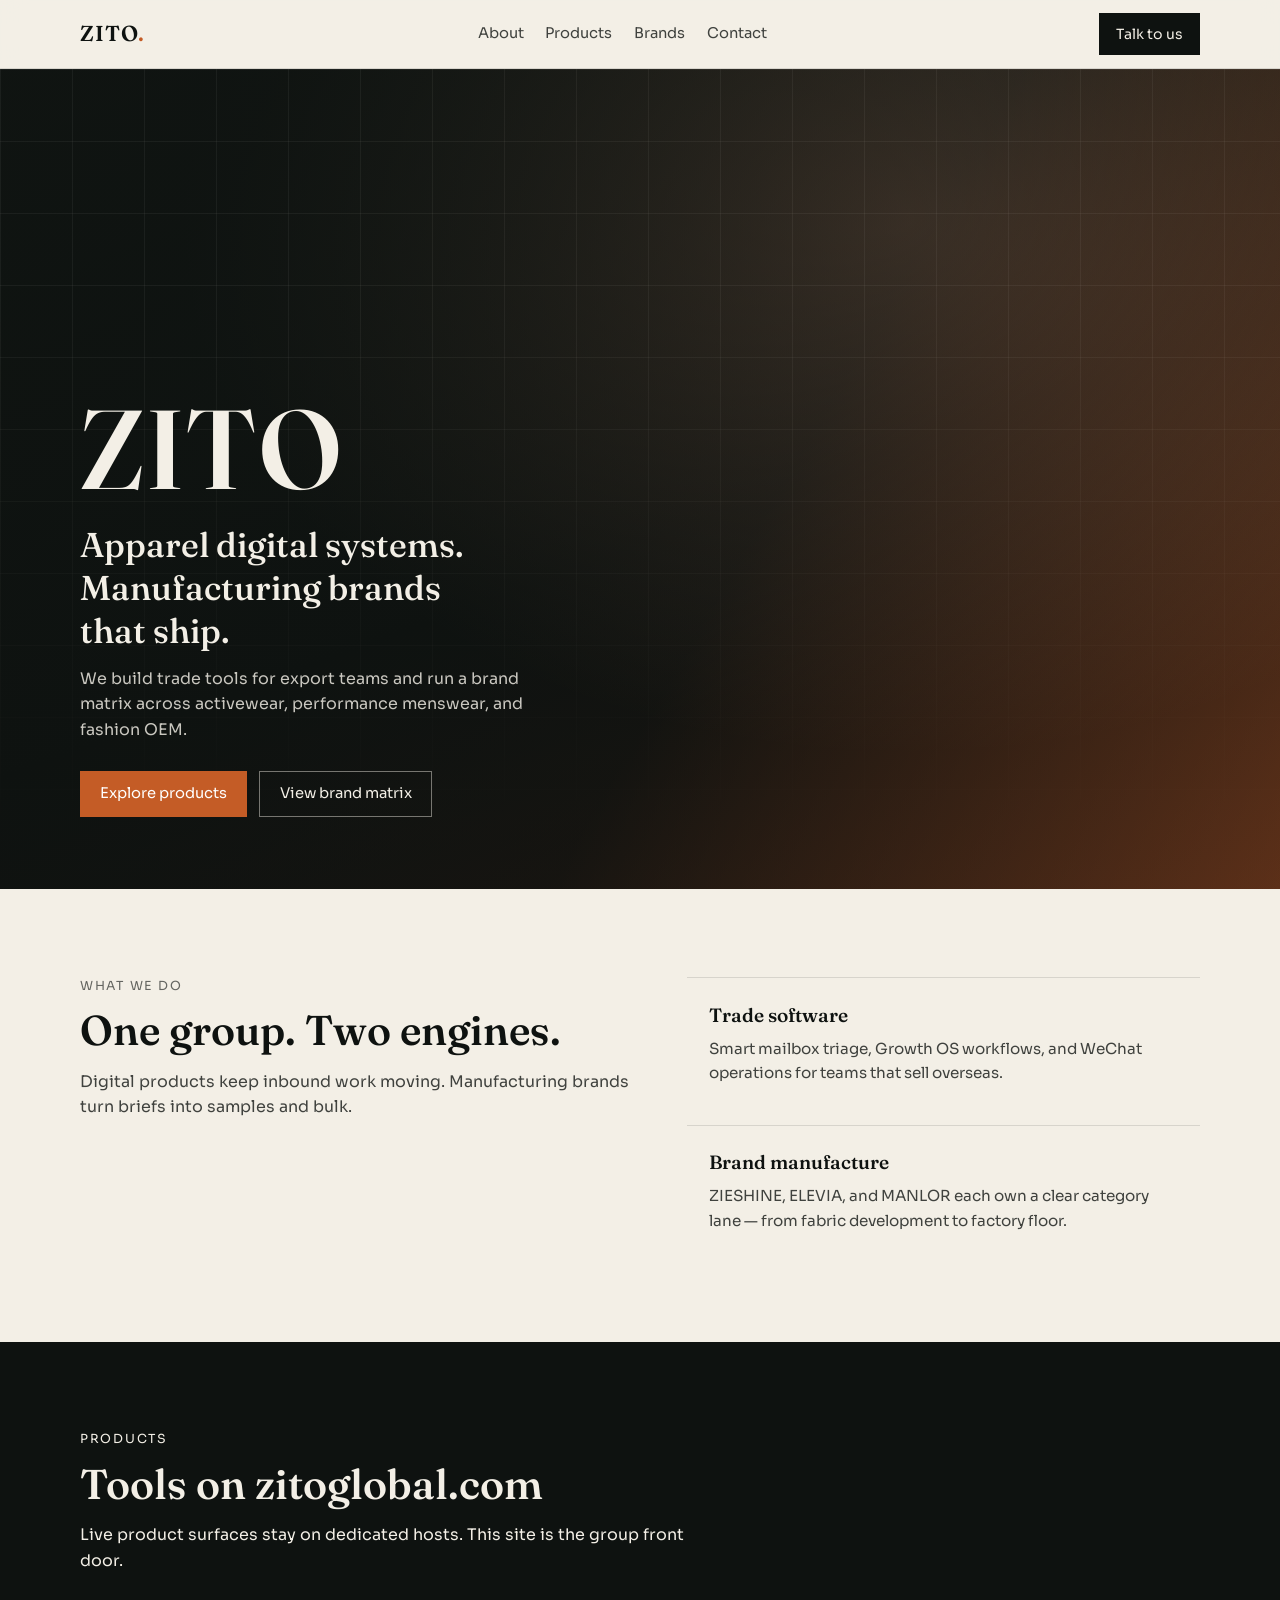
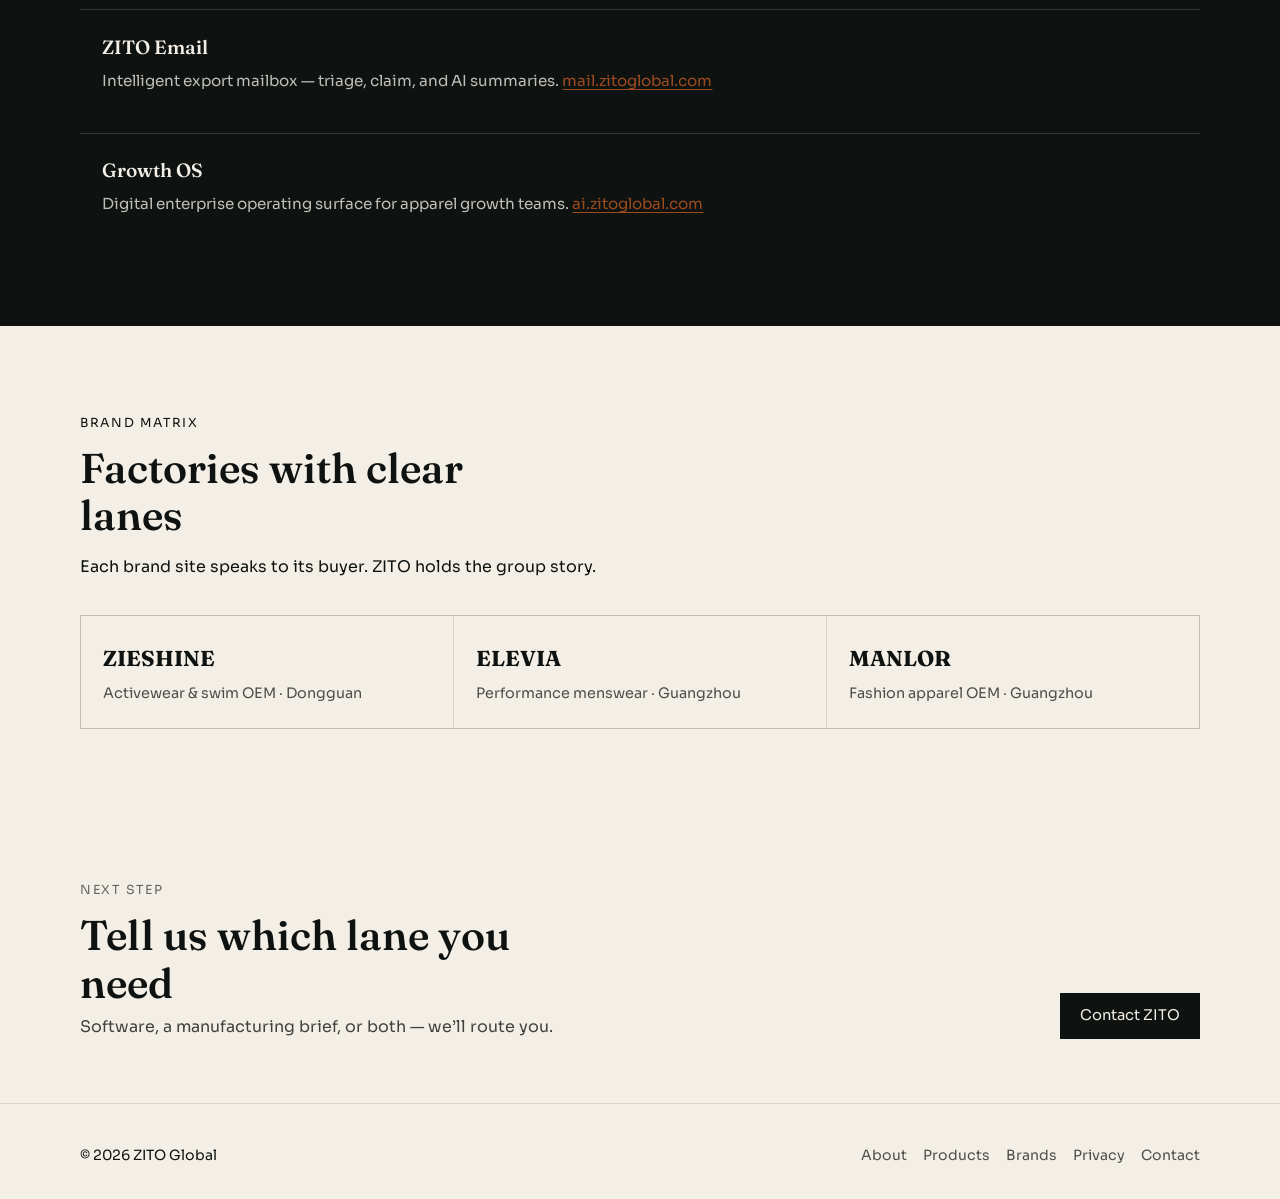
==== index.html @ 77d11372 "Initial commit: ZITO Global official site scaffold" ====
<!DOCTYPE html>
<html lang="en">
<head>
  <meta charset="utf-8">
  <meta name="viewport" content="width=device-width, initial-scale=1">
  <title>ZITO Global — Apparel Digital &amp; Manufacturing Matrix</title>
  <meta name="description" content="ZITO Global builds digital tools for apparel trade and operates a manufacturing brand matrix across activewear, performance menswear, and fashion OEM.">
  <link rel="canonical" href="https://zitoglobal.com/">
  <meta property="og:type" content="website">
  <meta property="og:site_name" content="ZITO">
  <meta property="og:title" content="ZITO Global">
  <meta property="og:description" content="Digital tools for apparel trade. Manufacturing brands that ship.">
  <meta property="og:url" content="https://zitoglobal.com/">
  <link rel="preconnect" href="https://fonts.googleapis.com">
  <link rel="preconnect" href="https://fonts.gstatic.com" crossorigin>
  <link href="https://fonts.googleapis.com/css2?family=Fraunces:opsz,wght@9..144,500;9..144,600&family=Sora:wght@400;500;600&display=swap" rel="stylesheet">
  <link rel="stylesheet" href="/assets/css/site.css">
</head>
<body>
  <header class="site-header">
    <div class="wrap nav">
      <a class="brand" href="/">ZITO<span>.</span></a>
      <ul class="menu" id="menu">
        <li><a href="/about.html">About</a></li>
        <li><a href="/products.html">Products</a></li>
        <li><a href="/brands.html">Brands</a></li>
        <li><a href="/contact.html">Contact</a></li>
      </ul>
      <a class="nav-cta" href="/contact.html">Talk to us</a>
      <button class="burger" id="burger" type="button" aria-label="Open menu" aria-expanded="false" aria-controls="menu">
        <span></span><span></span><span></span>
      </button>
    </div>
  </header>

  <main>
    <section class="hero">
      <div class="hero-bg" aria-hidden="true"></div>
      <div class="hero-grid" aria-hidden="true"></div>
      <div class="wrap">
        <p class="hero-brand">ZITO</p>
        <h1 class="hero-title">Apparel digital systems. Manufacturing brands that ship.</h1>
        <p class="hero-lead">We build trade tools for export teams and run a brand matrix across activewear, performance menswear, and fashion OEM.</p>
        <div class="hero-actions">
          <a class="btn btn-primary" href="/products.html">Explore products</a>
          <a class="btn btn-ghost" href="/brands.html">View brand matrix</a>
        </div>
      </div>
    </section>

    <section class="section">
      <div class="wrap split">
        <div class="reveal">
          <p class="kicker">What we do</p>
          <h2>One group. Two engines.</h2>
          <p class="lede">Digital products keep inbound work moving. Manufacturing brands turn briefs into samples and bulk.</p>
        </div>
        <div class="stack reveal">
          <div class="panel">
            <h3>Trade software</h3>
            <p>Smart mailbox triage, Growth OS workflows, and WeChat operations for teams that sell overseas.</p>
          </div>
          <div class="panel">
            <h3>Brand manufacture</h3>
            <p>ZIESHINE, ELEVIA, and MANLOR each own a clear category lane — from fabric development to factory floor.</p>
          </div>
        </div>
      </div>
    </section>

    <section class="section section-dark">
      <div class="wrap">
        <p class="kicker reveal">Products</p>
        <h2 class="reveal">Tools on zitoglobal.com</h2>
        <p class="lede reveal">Live product surfaces stay on dedicated hosts. This site is the group front door.</p>
        <div class="stack reveal">
          <div class="panel">
            <h3>ZITO Email</h3>
            <p>Intelligent export mailbox — triage, claim, and AI summaries. <a href="https://mail.zitoglobal.com/" rel="noopener">mail.zitoglobal.com</a></p>
          </div>
          <div class="panel">
            <h3>Growth OS</h3>
            <p>Digital enterprise operating surface for apparel growth teams. <a href="https://ai.zitoglobal.com/" rel="noopener">ai.zitoglobal.com</a></p>
          </div>
        </div>
      </div>
    </section>

    <section class="section">
      <div class="wrap">
        <p class="kicker reveal">Brand matrix</p>
        <h2 class="reveal">Factories with clear lanes</h2>
        <p class="lede reveal">Each brand site speaks to its buyer. ZITO holds the group story.</p>
        <div class="brand-row reveal">
          <a class="brand-tile" href="https://www.zieshine.com/" rel="noopener">
            <strong>ZIESHINE</strong>
            <span>Activewear &amp; swim OEM · Dongguan</span>
          </a>
          <a class="brand-tile" href="https://eleviaapparel.com/" rel="noopener">
            <strong>ELEVIA</strong>
            <span>Performance menswear · Guangzhou</span>
          </a>
          <a class="brand-tile" href="https://manlorapparel.com/" rel="noopener">
            <strong>MANLOR</strong>
            <span>Fashion apparel OEM · Guangzhou</span>
          </a>
        </div>
      </div>
    </section>

    <section class="section section-tight">
      <div class="wrap cta-band reveal">
        <div>
          <p class="kicker">Next step</p>
          <h2>Tell us which lane you need</h2>
          <p class="lede" style="margin:0">Software, a manufacturing brief, or both — we’ll route you.</p>
        </div>
        <a class="btn btn-dark" href="/contact.html">Contact ZITO</a>
      </div>
    </section>
  </main>

  <footer class="site-footer">
    <div class="wrap footer-grid">
      <div>© <span id="y"></span> ZITO Global</div>
      <div class="footer-links">
        <a href="/about.html">About</a>
        <a href="/products.html">Products</a>
        <a href="/brands.html">Brands</a>
        <a href="/privacy.html">Privacy</a>
        <a href="/contact.html">Contact</a>
      </div>
    </div>
  </footer>
  <script>document.getElementById("y").textContent = new Date().getFullYear();</script>
  <script src="/assets/js/site.js"></script>
</body>
</html>
---- assets/css/site.css ----
:root {
  --ink: #0e1210;
  --ink-soft: #1a221c;
  --paper: #f3efe6;
  --paper-dim: #e6e0d4;
  --mist: #c8cfc8;
  --accent: #c45c26;
  --accent-soft: #e8a07a;
  --line: rgba(14, 18, 16, 0.12);
  --line-light: rgba(243, 239, 230, 0.16);
  --font-display: "Fraunces", "Times New Roman", serif;
  --font-body: "Sora", "Segoe UI", sans-serif;
  --max: 1120px;
  --ease: cubic-bezier(0.22, 1, 0.36, 1);
}

*,
*::before,
*::after {
  box-sizing: border-box;
}

html {
  scroll-behavior: smooth;
}

body {
  margin: 0;
  color: var(--ink);
  background: var(--paper);
  font-family: var(--font-body);
  font-size: 16px;
  line-height: 1.6;
  -webkit-font-smoothing: antialiased;
}

img {
  max-width: 100%;
  display: block;
}

a {
  color: inherit;
  text-decoration-thickness: 1px;
  text-underline-offset: 0.18em;
}

.wrap {
  width: min(100% - 2.5rem, var(--max));
  margin-inline: auto;
}

/* —— Nav —— */
.site-header {
  position: sticky;
  top: 0;
  z-index: 40;
  backdrop-filter: blur(12px);
  background: color-mix(in srgb, var(--paper) 86%, transparent);
  border-bottom: 1px solid var(--line);
}

.nav {
  display: flex;
  align-items: center;
  justify-content: space-between;
  gap: 1rem;
  min-height: 4.25rem;
}

.brand {
  font-family: var(--font-display);
  font-weight: 600;
  font-size: 1.35rem;
  letter-spacing: 0.04em;
  text-decoration: none;
}

.brand span {
  color: var(--accent);
}

.menu {
  display: flex;
  gap: 1.35rem;
  list-style: none;
  margin: 0;
  padding: 0;
  font-size: 0.92rem;
}

.menu a {
  text-decoration: none;
  opacity: 0.78;
  transition: opacity 0.2s var(--ease);
}

.menu a:hover,
.menu a[aria-current="page"] {
  opacity: 1;
}

.nav-cta {
  display: inline-flex;
  align-items: center;
  padding: 0.55rem 1rem;
  border: 1px solid var(--ink);
  background: var(--ink);
  color: var(--paper);
  text-decoration: none;
  font-size: 0.88rem;
  transition: transform 0.25s var(--ease), background 0.2s;
}

.nav-cta:hover {
  background: var(--accent);
  border-color: var(--accent);
  transform: translateY(-1px);
}

.burger {
  display: none;
  width: 2.5rem;
  height: 2.5rem;
  border: 1px solid var(--line);
  background: transparent;
  cursor: pointer;
}

.burger span {
  display: block;
  width: 1.1rem;
  height: 1.5px;
  margin: 0.28rem auto;
  background: var(--ink);
}

/* —— Hero —— */
.hero {
  position: relative;
  min-height: min(92vh, 820px);
  display: grid;
  align-items: end;
  padding: 5rem 0 4.5rem;
  color: var(--paper);
  overflow: hidden;
  isolation: isolate;
}

.hero-bg {
  position: absolute;
  inset: 0;
  z-index: -2;
  background:
    linear-gradient(120deg, rgba(14, 18, 16, 0.88) 18%, rgba(14, 18, 16, 0.45) 58%, rgba(196, 92, 38, 0.35)),
    radial-gradient(ellipse at 70% 20%, rgba(232, 160, 122, 0.35), transparent 55%),
    linear-gradient(160deg, #1a221c, #0e1210 55%, #2a1a12);
  background-size: cover;
  transform: scale(1.04);
  animation: hero-drift 18s var(--ease) infinite alternate;
}

.hero-grid {
  position: absolute;
  inset: 0;
  z-index: -1;
  background-image:
    linear-gradient(var(--line-light) 1px, transparent 1px),
    linear-gradient(90deg, var(--line-light) 1px, transparent 1px);
  background-size: 72px 72px;
  mask-image: linear-gradient(to bottom, #000 30%, transparent 95%);
  opacity: 0.35;
}

@keyframes hero-drift {
  from { transform: scale(1.02) translateY(0); }
  to { transform: scale(1.08) translateY(-1.5%); }
}

.hero-brand {
  font-family: var(--font-display);
  font-size: clamp(3.4rem, 9vw, 7rem);
  font-weight: 600;
  letter-spacing: 0.02em;
  line-height: 0.95;
  margin: 0 0 1.25rem;
  animation: rise 0.9s var(--ease) both;
}

.hero-title {
  max-width: 18ch;
  font-family: var(--font-display);
  font-size: clamp(1.45rem, 3.2vw, 2.15rem);
  font-weight: 500;
  line-height: 1.25;
  margin: 0 0 0.9rem;
  animation: rise 0.9s var(--ease) 0.08s both;
}

.hero-lead {
  max-width: 38ch;
  margin: 0 0 1.75rem;
  color: color-mix(in srgb, var(--paper) 82%, transparent);
  animation: rise 0.9s var(--ease) 0.16s both;
}

.hero-actions {
  display: flex;
  flex-wrap: wrap;
  gap: 0.75rem;
  animation: rise 0.9s var(--ease) 0.24s both;
}

@keyframes rise {
  from { opacity: 0; transform: translateY(18px); }
  to { opacity: 1; transform: none; }
}

.btn {
  display: inline-flex;
  align-items: center;
  justify-content: center;
  min-height: 2.85rem;
  padding: 0.65rem 1.2rem;
  border: 1px solid transparent;
  font-size: 0.92rem;
  text-decoration: none;
  transition: transform 0.25s var(--ease), background 0.2s, color 0.2s;
}

.btn:hover {
  transform: translateY(-2px);
}

.btn-primary {
  background: var(--accent);
  color: #fff;
  border-color: var(--accent);
}

.btn-ghost {
  border-color: color-mix(in srgb, var(--paper) 45%, transparent);
  color: var(--paper);
}

.btn-dark {
  background: var(--ink);
  color: var(--paper);
  border-color: var(--ink);
}

.btn-outline {
  border-color: var(--ink);
  background: transparent;
}

/* —— Sections —— */
.section {
  padding: 5.5rem 0;
}

.section-tight {
  padding: 4rem 0;
}

.section-dark {
  background: var(--ink);
  color: var(--paper);
}

.kicker {
  margin: 0 0 0.65rem;
  font-size: 0.78rem;
  letter-spacing: 0.14em;
  text-transform: uppercase;
  opacity: 0.62;
}

.section h2 {
  font-family: var(--font-display);
  font-size: clamp(1.8rem, 3.5vw, 2.6rem);
  font-weight: 560;
  line-height: 1.15;
  margin: 0 0 0.85rem;
  max-width: 18ch;
}

.section .lede {
  max-width: 52ch;
  margin: 0 0 2.25rem;
  opacity: 0.78;
}

.split {
  display: grid;
  grid-template-columns: 1.05fr 0.95fr;
  gap: 2.5rem;
  align-items: start;
}

.stack {
  display: grid;
  gap: 1.1rem;
}

.panel {
  padding: 1.35rem 1.4rem;
  border-top: 1px solid var(--line);
}

.section-dark .panel {
  border-top-color: var(--line-light);
}

.panel h3 {
  margin: 0 0 0.4rem;
  font-family: var(--font-display);
  font-size: 1.2rem;
  font-weight: 560;
}

.panel p {
  margin: 0;
  opacity: 0.78;
  font-size: 0.95rem;
}

.panel a {
  color: var(--accent);
}

.brand-row {
  display: grid;
  grid-template-columns: repeat(3, 1fr);
  gap: 1px;
  background: var(--line);
  border: 1px solid var(--line);
}

.brand-tile {
  background: var(--paper);
  padding: 1.6rem 1.4rem 1.45rem;
  text-decoration: none;
  transition: background 0.25s var(--ease);
}

.brand-tile:hover {
  background: var(--paper-dim);
}

.brand-tile strong {
  display: block;
  font-family: var(--font-display);
  font-size: 1.35rem;
  margin-bottom: 0.35rem;
}

.brand-tile span {
  display: block;
  font-size: 0.9rem;
  opacity: 0.72;
}

.cta-band {
  display: flex;
  flex-wrap: wrap;
  align-items: end;
  justify-content: space-between;
  gap: 1.5rem;
}

.cta-band h2 {
  margin-bottom: 0.4rem;
}

.page-hero {
  padding: 4.5rem 0 2.5rem;
  border-bottom: 1px solid var(--line);
}

.page-hero h1 {
  font-family: var(--font-display);
  font-size: clamp(2.2rem, 5vw, 3.4rem);
  line-height: 1.08;
  margin: 0 0 0.8rem;
  max-width: 14ch;
}

.page-hero p {
  max-width: 48ch;
  margin: 0;
  opacity: 0.78;
}

.form {
  display: grid;
  gap: 0.9rem;
  max-width: 32rem;
}

.form label {
  display: grid;
  gap: 0.35rem;
  font-size: 0.88rem;
}

.form input,
.form textarea,
.form select {
  width: 100%;
  padding: 0.75rem 0.85rem;
  border: 1px solid var(--line);
  background: #fff;
  color: var(--ink);
  font: inherit;
}

.form textarea {
  min-height: 8rem;
  resize: vertical;
}

.form button {
  justify-self: start;
  cursor: pointer;
  font: inherit;
}

.note {
  font-size: 0.88rem;
  opacity: 0.7;
}

/* —— Footer —— */
.site-footer {
  border-top: 1px solid var(--line);
  padding: 2.5rem 0 2rem;
  font-size: 0.88rem;
}

.footer-grid {
  display: flex;
  flex-wrap: wrap;
  justify-content: space-between;
  gap: 1.25rem;
}

.footer-links {
  display: flex;
  flex-wrap: wrap;
  gap: 1rem;
}

.footer-links a {
  text-decoration: none;
  opacity: 0.72;
}

.footer-links a:hover {
  opacity: 1;
}

.reveal {
  opacity: 0;
  transform: translateY(16px);
  transition: opacity 0.7s var(--ease), transform 0.7s var(--ease);
}

.reveal.is-in {
  opacity: 1;
  transform: none;
}

@media (max-width: 860px) {
  .menu,
  .nav-cta {
    display: none;
  }

  .burger {
    display: inline-block;
  }

  body.nav-open .menu {
    display: flex;
    flex-direction: column;
    position: absolute;
    left: 0;
    right: 0;
    top: 4.25rem;
    padding: 1rem 1.25rem 1.25rem;
    background: var(--paper);
    border-bottom: 1px solid var(--line);
  }

  body.nav-open .nav-cta {
    display: none;
  }

  .split,
  .brand-row {
    grid-template-columns: 1fr;
  }

  .hero {
    min-height: 78vh;
    padding-top: 4rem;
  }
}
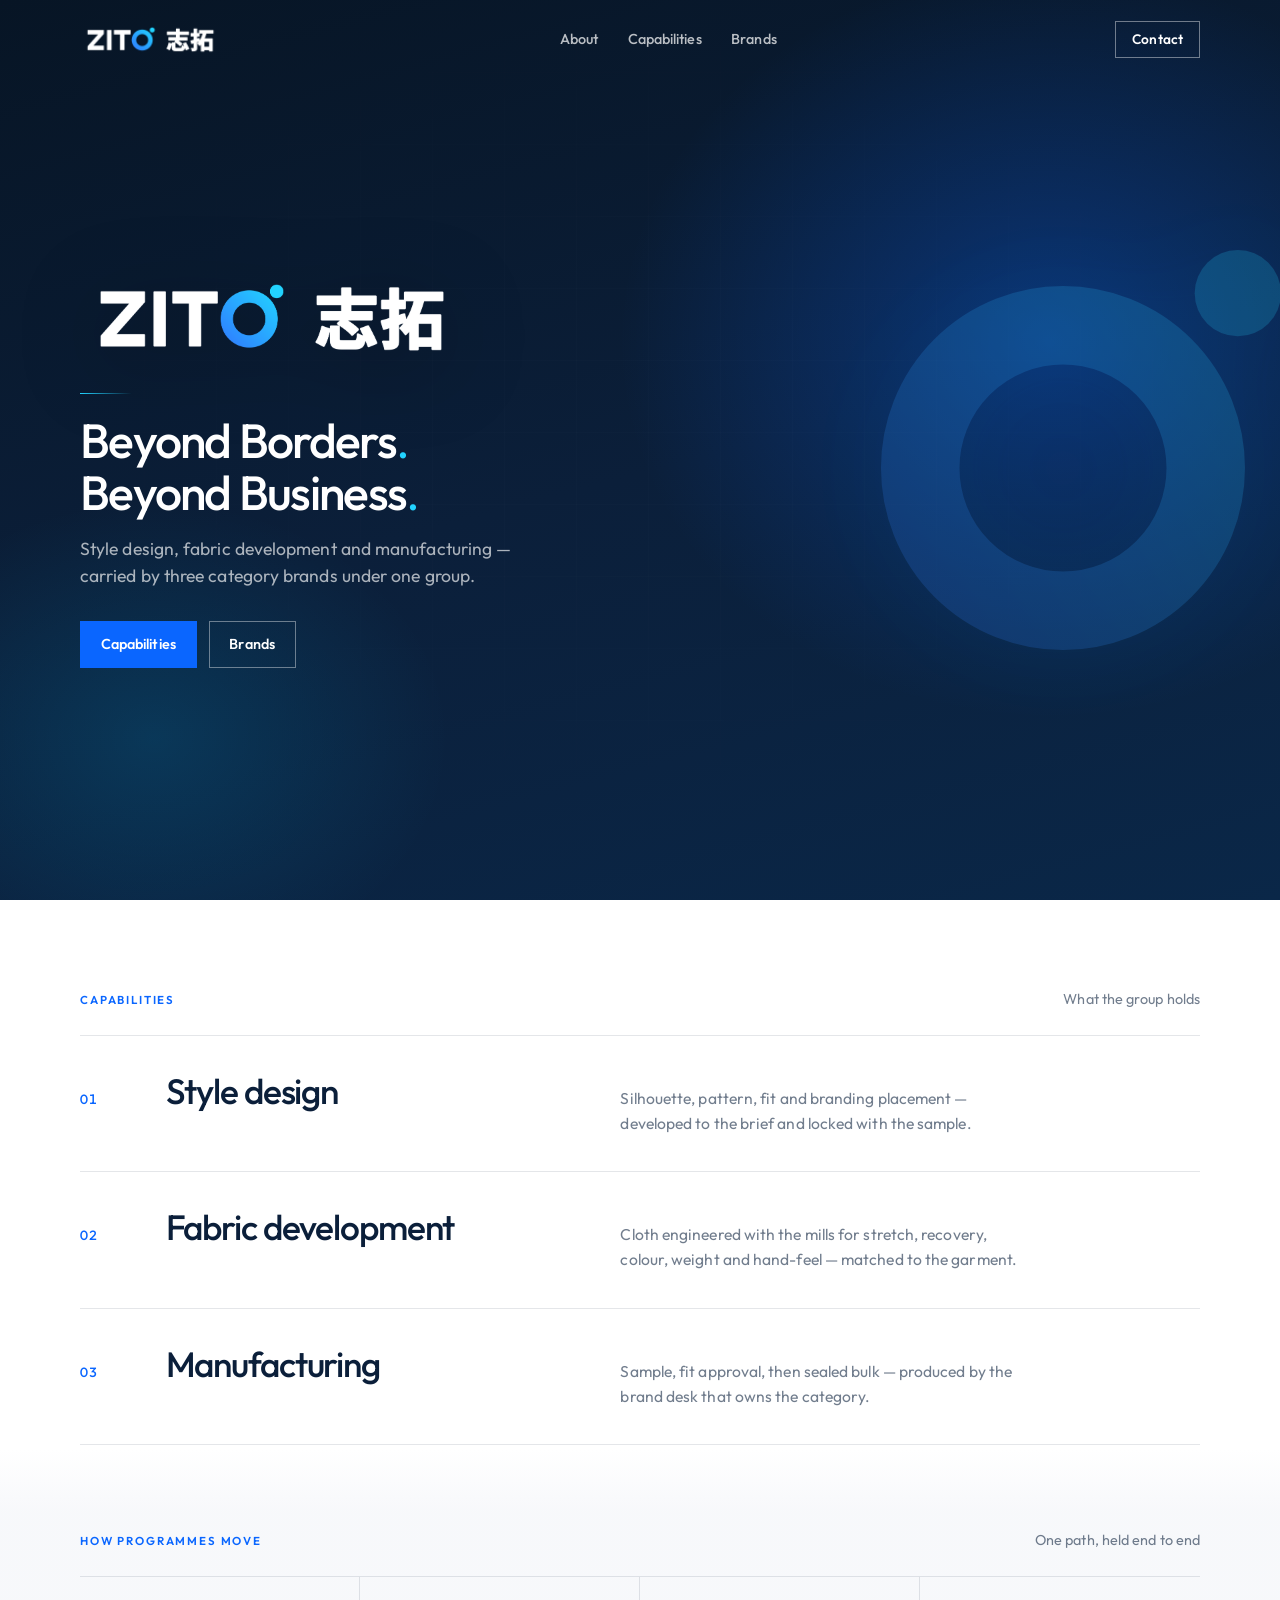
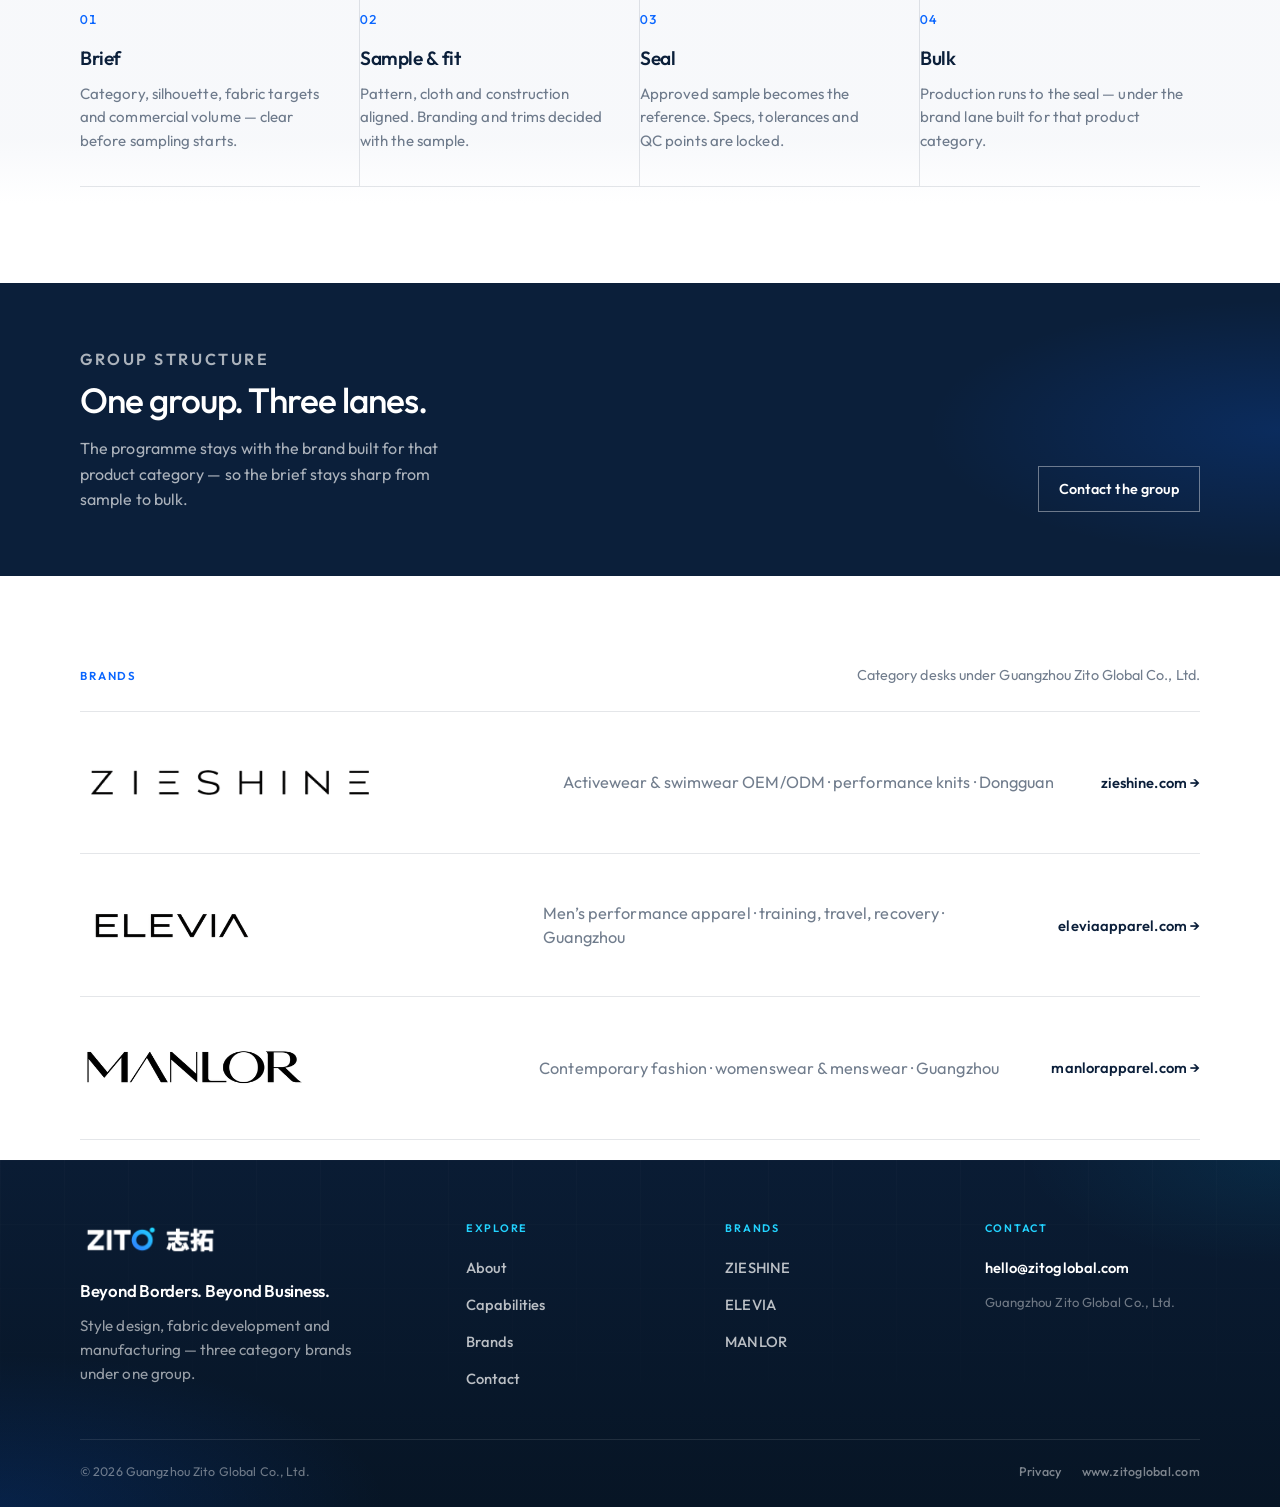
==== commit cbc8619c: "feat: 完善集团官网站点与部署脚手架 更新首页与品牌页视觉、能力页与 404，补充 deploy 脚本与品牌资产。  Co-authored-by: Cursor <cursoragent@cur" ====
--- a/index.html
+++ b/index.html
@@ -1,138 +1,204 @@
-<!DOCTYPE html>
-<html lang="en">
-<head>
-  <meta charset="utf-8">
-  <meta name="viewport" content="width=device-width, initial-scale=1">
-  <title>ZITO Global — Apparel Digital &amp; Manufacturing Matrix</title>
-  <meta name="description" content="ZITO Global builds digital tools for apparel trade and operates a manufacturing brand matrix across activewear, performance menswear, and fashion OEM.">
-  <link rel="canonical" href="https://zitoglobal.com/">
-  <meta property="og:type" content="website">
-  <meta property="og:site_name" content="ZITO">
-  <meta property="og:title" content="ZITO Global">
-  <meta property="og:description" content="Digital tools for apparel trade. Manufacturing brands that ship.">
-  <meta property="og:url" content="https://zitoglobal.com/">
-  <link rel="preconnect" href="https://fonts.googleapis.com">
-  <link rel="preconnect" href="https://fonts.gstatic.com" crossorigin>
-  <link href="https://fonts.googleapis.com/css2?family=Fraunces:opsz,wght@9..144,500;9..144,600&family=Sora:wght@400;500;600&display=swap" rel="stylesheet">
-  <link rel="stylesheet" href="/assets/css/site.css">
-</head>
-<body>
-  <header class="site-header">
-    <div class="wrap nav">
-      <a class="brand" href="/">ZITO<span>.</span></a>
-      <ul class="menu" id="menu">
-        <li><a href="/about.html">About</a></li>
-        <li><a href="/products.html">Products</a></li>
-        <li><a href="/brands.html">Brands</a></li>
-        <li><a href="/contact.html">Contact</a></li>
-      </ul>
-      <a class="nav-cta" href="/contact.html">Talk to us</a>
-      <button class="burger" id="burger" type="button" aria-label="Open menu" aria-expanded="false" aria-controls="menu">
-        <span></span><span></span><span></span>
-      </button>
-    </div>
-  </header>
-
-  <main>
-    <section class="hero">
-      <div class="hero-bg" aria-hidden="true"></div>
-      <div class="hero-grid" aria-hidden="true"></div>
-      <div class="wrap">
-        <p class="hero-brand">ZITO</p>
-        <h1 class="hero-title">Apparel digital systems. Manufacturing brands that ship.</h1>
-        <p class="hero-lead">We build trade tools for export teams and run a brand matrix across activewear, performance menswear, and fashion OEM.</p>
-        <div class="hero-actions">
-          <a class="btn btn-primary" href="/products.html">Explore products</a>
-          <a class="btn btn-ghost" href="/brands.html">View brand matrix</a>
-        </div>
-      </div>
-    </section>
-
-    <section class="section">
-      <div class="wrap split">
-        <div class="reveal">
-          <p class="kicker">What we do</p>
-          <h2>One group. Two engines.</h2>
-          <p class="lede">Digital products keep inbound work moving. Manufacturing brands turn briefs into samples and bulk.</p>
-        </div>
-        <div class="stack reveal">
-          <div class="panel">
-            <h3>Trade software</h3>
-            <p>Smart mailbox triage, Growth OS workflows, and WeChat operations for teams that sell overseas.</p>
-          </div>
-          <div class="panel">
-            <h3>Brand manufacture</h3>
-            <p>ZIESHINE, ELEVIA, and MANLOR each own a clear category lane — from fabric development to factory floor.</p>
-          </div>
-        </div>
-      </div>
-    </section>
-
-    <section class="section section-dark">
-      <div class="wrap">
-        <p class="kicker reveal">Products</p>
-        <h2 class="reveal">Tools on zitoglobal.com</h2>
-        <p class="lede reveal">Live product surfaces stay on dedicated hosts. This site is the group front door.</p>
-        <div class="stack reveal">
-          <div class="panel">
-            <h3>ZITO Email</h3>
-            <p>Intelligent export mailbox — triage, claim, and AI summaries. <a href="https://mail.zitoglobal.com/" rel="noopener">mail.zitoglobal.com</a></p>
-          </div>
-          <div class="panel">
-            <h3>Growth OS</h3>
-            <p>Digital enterprise operating surface for apparel growth teams. <a href="https://ai.zitoglobal.com/" rel="noopener">ai.zitoglobal.com</a></p>
-          </div>
-        </div>
-      </div>
-    </section>
-
-    <section class="section">
-      <div class="wrap">
-        <p class="kicker reveal">Brand matrix</p>
-        <h2 class="reveal">Factories with clear lanes</h2>
-        <p class="lede reveal">Each brand site speaks to its buyer. ZITO holds the group story.</p>
-        <div class="brand-row reveal">
-          <a class="brand-tile" href="https://www.zieshine.com/" rel="noopener">
-            <strong>ZIESHINE</strong>
-            <span>Activewear &amp; swim OEM · Dongguan</span>
-          </a>
-          <a class="brand-tile" href="https://eleviaapparel.com/" rel="noopener">
-            <strong>ELEVIA</strong>
-            <span>Performance menswear · Guangzhou</span>
-          </a>
-          <a class="brand-tile" href="https://manlorapparel.com/" rel="noopener">
-            <strong>MANLOR</strong>
-            <span>Fashion apparel OEM · Guangzhou</span>
-          </a>
-        </div>
-      </div>
-    </section>
-
-    <section class="section section-tight">
-      <div class="wrap cta-band reveal">
-        <div>
-          <p class="kicker">Next step</p>
-          <h2>Tell us which lane you need</h2>
-          <p class="lede" style="margin:0">Software, a manufacturing brief, or both — we’ll route you.</p>
-        </div>
-        <a class="btn btn-dark" href="/contact.html">Contact ZITO</a>
-      </div>
-    </section>
-  </main>
-
-  <footer class="site-footer">
-    <div class="wrap footer-grid">
-      <div>© <span id="y"></span> ZITO Global</div>
-      <div class="footer-links">
-        <a href="/about.html">About</a>
-        <a href="/products.html">Products</a>
-        <a href="/brands.html">Brands</a>
-        <a href="/privacy.html">Privacy</a>
-        <a href="/contact.html">Contact</a>
-      </div>
-    </div>
-  </footer>
-  <script>document.getElementById("y").textContent = new Date().getFullYear();</script>
-  <script src="/assets/js/site.js"></script>
-</body>
-</html>
+<!DOCTYPE html>
+<html lang="en">
+<head>
+  <meta charset="utf-8">
+  <meta name="viewport" content="width=device-width, initial-scale=1">
+  <title>ZITO | Beyond Borders. Beyond Business.</title>
+  <meta name="description" content="ZITO GLOBAL — Beyond Borders. Beyond Business. Style design, fabric development and manufacturing across ZIESHINE, ELEVIA and MANLOR.">
+  <link rel="canonical" href="https://www.zitoglobal.com/">
+  <meta property="og:type" content="website">
+  <meta property="og:site_name" content="ZITO">
+  <meta property="og:title" content="ZITO | Beyond Borders. Beyond Business.">
+  <meta property="og:description" content="Style design, fabric development and manufacturing — across ZIESHINE, ELEVIA and MANLOR.">
+  <meta property="og:url" content="https://www.zitoglobal.com/">
+  <meta property="og:image" content="https://www.zitoglobal.com/assets/brand/zito-icon.png">
+  <meta name="theme-color" content="#0B1F3A">
+  <link rel="icon" type="image/png" sizes="32x32" href="/assets/brand/favicon-32.png">
+  <link rel="apple-touch-icon" href="/assets/brand/favicon-180.png">
+  <link rel="manifest" href="/site.webmanifest">
+  <link rel="preconnect" href="https://fonts.googleapis.com">
+  <link rel="preconnect" href="https://fonts.gstatic.com" crossorigin>
+  <link href="https://fonts.googleapis.com/css2?family=Outfit:wght@400;500;600&display=swap" rel="stylesheet">
+  <link rel="stylesheet" href="/assets/css/site.css?v=7">
+</head>
+<body class="home">
+  <a class="skip" href="#main">Skip to content</a>
+  <header class="site-header">
+    <div class="nav">
+      <a class="brand-logo" href="/" aria-label="ZITO home">
+        <img class="logo-on-light" src="/assets/brand/logo-nav.png" alt="ZITO 志拓" width="460" height="128">
+        <img class="logo-on-dark" src="/assets/brand/logo-hero.png" alt="" width="1151" height="320">
+      </a>
+      <ul class="menu" id="menu">
+        <li><a href="/about.html">About</a></li>
+        <li><a href="/capabilities.html">Capabilities</a></li>
+        <li><a href="/brands.html">Brands</a></li>
+        <li class="menu-cta"><a href="/contact.html">Contact</a></li>
+      </ul>
+      <a class="nav-cta" href="/contact.html">Contact</a>
+      <button class="burger" id="burger" type="button" aria-label="Open menu" aria-expanded="false" aria-controls="menu">
+        <span></span><span></span><span></span>
+      </button>
+    </div>
+  </header>
+
+  <main id="main">
+    <section class="hero">
+      <div class="hero-wash" aria-hidden="true"></div>
+      <div class="hero-mesh" aria-hidden="true"></div>
+      <div class="hero-orbit" aria-hidden="true">
+        <img src="/assets/brand/zito-symbol-dark.svg" alt="">
+      </div>
+      <div class="hero-grid">
+        <div class="hero-copy">
+          <img class="hero-wordmark" src="/assets/brand/logo-hero.png" alt="ZITO 志拓" width="1151" height="320">
+          <p class="hero-rule" aria-hidden="true"></p>
+          <h1>Beyond Borders<span class="dot">.</span><br>Beyond Business<span class="dot">.</span></h1>
+          <p class="hero-lead">Style design, fabric development and manufacturing — carried by three category brands under one group.</p>
+          <div class="hero-actions">
+            <a class="btn btn-primary" href="/capabilities.html">Capabilities</a>
+            <a class="btn btn-ghost" href="/brands.html">Brands</a>
+          </div>
+        </div>
+      </div>
+    </section>
+
+    <section class="ledger" aria-labelledby="cap-label">
+      <div class="wrap">
+        <div class="section-label reveal" id="cap-label">
+          <span>Capabilities</span>
+          <em>What the group holds</em>
+        </div>
+        <a class="ledger-row reveal" href="/capabilities.html#design">
+          <em>01</em>
+          <h2>Style design</h2>
+          <p>Silhouette, pattern, fit and branding placement — developed to the brief and locked with the sample.</p>
+        </a>
+        <a class="ledger-row reveal d2" href="/capabilities.html#fabric">
+          <em>02</em>
+          <h2>Fabric development</h2>
+          <p>Cloth engineered with the mills for stretch, recovery, colour, weight and hand-feel — matched to the garment.</p>
+        </a>
+        <a class="ledger-row reveal d3" href="/capabilities.html#manufacturing">
+          <em>03</em>
+          <h2>Manufacturing</h2>
+          <p>Sample, fit approval, then sealed bulk — produced by the brand desk that owns the category.</p>
+        </a>
+      </div>
+    </section>
+
+    <section class="pathway" aria-labelledby="path-label">
+      <div class="wrap">
+        <div class="section-label reveal" id="path-label">
+          <span>How programmes move</span>
+          <em>One path, held end to end</em>
+        </div>
+        <ol class="path-grid">
+          <li class="reveal">
+            <em>01</em>
+            <h3>Brief</h3>
+            <p>Category, silhouette, fabric targets and commercial volume — clear before sampling starts.</p>
+          </li>
+          <li class="reveal d2">
+            <em>02</em>
+            <h3>Sample &amp; fit</h3>
+            <p>Pattern, cloth and construction aligned. Branding and trims decided with the sample.</p>
+          </li>
+          <li class="reveal d3">
+            <em>03</em>
+            <h3>Seal</h3>
+            <p>Approved sample becomes the reference. Specs, tolerances and QC points are locked.</p>
+          </li>
+          <li class="reveal d3">
+            <em>04</em>
+            <h3>Bulk</h3>
+            <p>Production runs to the seal — under the brand lane built for that product category.</p>
+          </li>
+        </ol>
+      </div>
+    </section>
+
+    <section class="bridge">
+      <div class="wrap bridge-inner reveal">
+        <div class="bridge-copy">
+          <p class="bridge-kicker">Group structure</p>
+          <h2>One group. Three lanes.</h2>
+          <p>The programme stays with the brand built for that product category — so the brief stays sharp from sample to bulk.</p>
+        </div>
+        <a class="btn btn-ghost" href="/contact.html">Contact the group</a>
+      </div>
+    </section>
+
+    <section class="directory" aria-labelledby="brands-label">
+      <div class="wrap">
+        <div class="section-label reveal" id="brands-label">
+          <span>Brands</span>
+          <em>Category desks under Guangzhou Zito Global Co., Ltd.</em>
+        </div>
+        <a class="dir reveal" href="https://www.zieshine.com/" rel="noopener noreferrer" target="_blank">
+          <span class="dir-mark zieshine"><img src="/assets/brand/zieshine-wordmark.png" alt="ZIESHINE" width="762" height="120"></span>
+          <span class="dir-meta">Activewear &amp; swimwear OEM/ODM · performance knits · Dongguan</span>
+          <i>zieshine.com</i>
+        </a>
+        <a class="dir reveal d2" href="https://eleviaapparel.com/" rel="noopener noreferrer" target="_blank">
+          <span class="dir-mark elevia"><img src="/assets/brand/elevia-wordmark.png" alt="ELEVIA" width="333" height="100"></span>
+          <span class="dir-meta">Men’s performance apparel · training, travel, recovery · Guangzhou</span>
+          <i>eleviaapparel.com</i>
+        </a>
+        <a class="dir reveal d3" href="https://manlorapparel.com/" rel="noopener noreferrer" target="_blank">
+          <span class="dir-mark manlor"><img src="/assets/brand/manlor-wordmark.png" alt="MANLOR" width="420" height="90"></span>
+          <span class="dir-meta">Contemporary fashion · womenswear &amp; menswear · Guangzhou</span>
+          <i>manlorapparel.com</i>
+        </a>
+      </div>
+    </section>
+  </main>
+
+  <footer class="site-footer">
+    <div class="footer-inner">
+      <div class="footer-top">
+        <div class="footer-identity">
+          <a href="/" aria-label="ZITO home">
+            <img src="/assets/brand/logo-hero.png" alt="ZITO 志拓" width="1151" height="320">
+          </a>
+          <p class="footer-slogan">Beyond Borders. Beyond Business.</p>
+          <p>Style design, fabric development and manufacturing — three category brands under one group.</p>
+        </div>
+        <nav class="footer-col" aria-label="Explore">
+          <h3>Explore</h3>
+          <ul>
+            <li><a href="/about.html">About</a></li>
+            <li><a href="/capabilities.html">Capabilities</a></li>
+            <li><a href="/brands.html">Brands</a></li>
+            <li><a href="/contact.html">Contact</a></li>
+          </ul>
+        </nav>
+        <nav class="footer-col" aria-label="Brands">
+          <h3>Brands</h3>
+          <ul>
+            <li><a href="https://www.zieshine.com/" rel="noopener noreferrer" target="_blank">ZIESHINE</a></li>
+            <li><a href="https://eleviaapparel.com/" rel="noopener noreferrer" target="_blank">ELEVIA</a></li>
+            <li><a href="https://manlorapparel.com/" rel="noopener noreferrer" target="_blank">MANLOR</a></li>
+          </ul>
+        </nav>
+        <div class="footer-col">
+          <h3>Contact</h3>
+          <ul>
+            <li><a class="footer-mail" href="mailto:hello@zitoglobal.com">hello@zitoglobal.com</a></li>
+          </ul>
+          <p class="footer-legal">Guangzhou Zito Global Co., Ltd.</p>
+        </div>
+      </div>
+      <div class="footer-bottom">
+        <p>© <span id="y"></span> Guangzhou Zito Global Co., Ltd.</p>
+        <div class="footer-bottom-links">
+          <a href="/privacy.html">Privacy</a>
+          <a href="https://www.zitoglobal.com/">www.zitoglobal.com</a>
+        </div>
+      </div>
+    </div>
+  </footer>
+  <script>document.getElementById("y").textContent = new Date().getFullYear();</script>
+  <script src="/assets/js/site.js?v=7"></script>
+</body>
+</html>
--- a/assets/css/site.css
+++ b/assets/css/site.css
@@ -1,509 +1,1298 @@
-:root {
-  --ink: #0e1210;
-  --ink-soft: #1a221c;
-  --paper: #f3efe6;
-  --paper-dim: #e6e0d4;
-  --mist: #c8cfc8;
-  --accent: #c45c26;
-  --accent-soft: #e8a07a;
-  --line: rgba(14, 18, 16, 0.12);
-  --line-light: rgba(243, 239, 230, 0.16);
-  --font-display: "Fraunces", "Times New Roman", serif;
-  --font-body: "Sora", "Segoe UI", sans-serif;
-  --max: 1120px;
-  --ease: cubic-bezier(0.22, 1, 0.36, 1);
-}
-
-*,
-*::before,
-*::after {
-  box-sizing: border-box;
-}
-
-html {
-  scroll-behavior: smooth;
-}
-
-body {
-  margin: 0;
-  color: var(--ink);
-  background: var(--paper);
-  font-family: var(--font-body);
-  font-size: 16px;
-  line-height: 1.6;
-  -webkit-font-smoothing: antialiased;
-}
-
-img {
-  max-width: 100%;
-  display: block;
-}
-
-a {
-  color: inherit;
-  text-decoration-thickness: 1px;
-  text-underline-offset: 0.18em;
-}
-
-.wrap {
-  width: min(100% - 2.5rem, var(--max));
-  margin-inline: auto;
-}
-
-/* —— Nav —— */
-.site-header {
-  position: sticky;
-  top: 0;
-  z-index: 40;
-  backdrop-filter: blur(12px);
-  background: color-mix(in srgb, var(--paper) 86%, transparent);
-  border-bottom: 1px solid var(--line);
-}
-
-.nav {
-  display: flex;
-  align-items: center;
-  justify-content: space-between;
-  gap: 1rem;
-  min-height: 4.25rem;
-}
-
-.brand {
-  font-family: var(--font-display);
-  font-weight: 600;
-  font-size: 1.35rem;
-  letter-spacing: 0.04em;
-  text-decoration: none;
-}
-
-.brand span {
-  color: var(--accent);
-}
-
-.menu {
-  display: flex;
-  gap: 1.35rem;
-  list-style: none;
-  margin: 0;
-  padding: 0;
-  font-size: 0.92rem;
-}
-
-.menu a {
-  text-decoration: none;
-  opacity: 0.78;
-  transition: opacity 0.2s var(--ease);
-}
-
-.menu a:hover,
-.menu a[aria-current="page"] {
-  opacity: 1;
-}
-
-.nav-cta {
-  display: inline-flex;
-  align-items: center;
-  padding: 0.55rem 1rem;
-  border: 1px solid var(--ink);
-  background: var(--ink);
-  color: var(--paper);
-  text-decoration: none;
-  font-size: 0.88rem;
-  transition: transform 0.25s var(--ease), background 0.2s;
-}
-
-.nav-cta:hover {
-  background: var(--accent);
-  border-color: var(--accent);
-  transform: translateY(-1px);
-}
-
-.burger {
-  display: none;
-  width: 2.5rem;
-  height: 2.5rem;
-  border: 1px solid var(--line);
-  background: transparent;
-  cursor: pointer;
-}
-
-.burger span {
-  display: block;
-  width: 1.1rem;
-  height: 1.5px;
-  margin: 0.28rem auto;
-  background: var(--ink);
-}
-
-/* —— Hero —— */
-.hero {
-  position: relative;
-  min-height: min(92vh, 820px);
-  display: grid;
-  align-items: end;
-  padding: 5rem 0 4.5rem;
-  color: var(--paper);
-  overflow: hidden;
-  isolation: isolate;
-}
-
-.hero-bg {
-  position: absolute;
-  inset: 0;
-  z-index: -2;
-  background:
-    linear-gradient(120deg, rgba(14, 18, 16, 0.88) 18%, rgba(14, 18, 16, 0.45) 58%, rgba(196, 92, 38, 0.35)),
-    radial-gradient(ellipse at 70% 20%, rgba(232, 160, 122, 0.35), transparent 55%),
-    linear-gradient(160deg, #1a221c, #0e1210 55%, #2a1a12);
-  background-size: cover;
-  transform: scale(1.04);
-  animation: hero-drift 18s var(--ease) infinite alternate;
-}
-
-.hero-grid {
-  position: absolute;
-  inset: 0;
-  z-index: -1;
-  background-image:
-    linear-gradient(var(--line-light) 1px, transparent 1px),
-    linear-gradient(90deg, var(--line-light) 1px, transparent 1px);
-  background-size: 72px 72px;
-  mask-image: linear-gradient(to bottom, #000 30%, transparent 95%);
-  opacity: 0.35;
-}
-
-@keyframes hero-drift {
-  from { transform: scale(1.02) translateY(0); }
-  to { transform: scale(1.08) translateY(-1.5%); }
-}
-
-.hero-brand {
-  font-family: var(--font-display);
-  font-size: clamp(3.4rem, 9vw, 7rem);
-  font-weight: 600;
-  letter-spacing: 0.02em;
-  line-height: 0.95;
-  margin: 0 0 1.25rem;
-  animation: rise 0.9s var(--ease) both;
-}
-
-.hero-title {
-  max-width: 18ch;
-  font-family: var(--font-display);
-  font-size: clamp(1.45rem, 3.2vw, 2.15rem);
-  font-weight: 500;
-  line-height: 1.25;
-  margin: 0 0 0.9rem;
-  animation: rise 0.9s var(--ease) 0.08s both;
-}
-
-.hero-lead {
-  max-width: 38ch;
-  margin: 0 0 1.75rem;
-  color: color-mix(in srgb, var(--paper) 82%, transparent);
-  animation: rise 0.9s var(--ease) 0.16s both;
-}
-
-.hero-actions {
-  display: flex;
-  flex-wrap: wrap;
-  gap: 0.75rem;
-  animation: rise 0.9s var(--ease) 0.24s both;
-}
-
-@keyframes rise {
-  from { opacity: 0; transform: translateY(18px); }
-  to { opacity: 1; transform: none; }
-}
-
-.btn {
-  display: inline-flex;
-  align-items: center;
-  justify-content: center;
-  min-height: 2.85rem;
-  padding: 0.65rem 1.2rem;
-  border: 1px solid transparent;
-  font-size: 0.92rem;
-  text-decoration: none;
-  transition: transform 0.25s var(--ease), background 0.2s, color 0.2s;
-}
-
-.btn:hover {
-  transform: translateY(-2px);
-}
-
-.btn-primary {
-  background: var(--accent);
-  color: #fff;
-  border-color: var(--accent);
-}
-
-.btn-ghost {
-  border-color: color-mix(in srgb, var(--paper) 45%, transparent);
-  color: var(--paper);
-}
-
-.btn-dark {
-  background: var(--ink);
-  color: var(--paper);
-  border-color: var(--ink);
-}
-
-.btn-outline {
-  border-color: var(--ink);
-  background: transparent;
-}
-
-/* —— Sections —— */
-.section {
-  padding: 5.5rem 0;
-}
-
-.section-tight {
-  padding: 4rem 0;
-}
-
-.section-dark {
-  background: var(--ink);
-  color: var(--paper);
-}
-
-.kicker {
-  margin: 0 0 0.65rem;
-  font-size: 0.78rem;
-  letter-spacing: 0.14em;
-  text-transform: uppercase;
-  opacity: 0.62;
-}
-
-.section h2 {
-  font-family: var(--font-display);
-  font-size: clamp(1.8rem, 3.5vw, 2.6rem);
-  font-weight: 560;
-  line-height: 1.15;
-  margin: 0 0 0.85rem;
-  max-width: 18ch;
-}
-
-.section .lede {
-  max-width: 52ch;
-  margin: 0 0 2.25rem;
-  opacity: 0.78;
-}
-
-.split {
-  display: grid;
-  grid-template-columns: 1.05fr 0.95fr;
-  gap: 2.5rem;
-  align-items: start;
-}
-
-.stack {
-  display: grid;
-  gap: 1.1rem;
-}
-
-.panel {
-  padding: 1.35rem 1.4rem;
-  border-top: 1px solid var(--line);
-}
-
-.section-dark .panel {
-  border-top-color: var(--line-light);
-}
-
-.panel h3 {
-  margin: 0 0 0.4rem;
-  font-family: var(--font-display);
-  font-size: 1.2rem;
-  font-weight: 560;
-}
-
-.panel p {
-  margin: 0;
-  opacity: 0.78;
-  font-size: 0.95rem;
-}
-
-.panel a {
-  color: var(--accent);
-}
-
-.brand-row {
-  display: grid;
-  grid-template-columns: repeat(3, 1fr);
-  gap: 1px;
-  background: var(--line);
-  border: 1px solid var(--line);
-}
-
-.brand-tile {
-  background: var(--paper);
-  padding: 1.6rem 1.4rem 1.45rem;
-  text-decoration: none;
-  transition: background 0.25s var(--ease);
-}
-
-.brand-tile:hover {
-  background: var(--paper-dim);
-}
-
-.brand-tile strong {
-  display: block;
-  font-family: var(--font-display);
-  font-size: 1.35rem;
-  margin-bottom: 0.35rem;
-}
-
-.brand-tile span {
-  display: block;
-  font-size: 0.9rem;
-  opacity: 0.72;
-}
-
-.cta-band {
-  display: flex;
-  flex-wrap: wrap;
-  align-items: end;
-  justify-content: space-between;
-  gap: 1.5rem;
-}
-
-.cta-band h2 {
-  margin-bottom: 0.4rem;
-}
-
-.page-hero {
-  padding: 4.5rem 0 2.5rem;
-  border-bottom: 1px solid var(--line);
-}
-
-.page-hero h1 {
-  font-family: var(--font-display);
-  font-size: clamp(2.2rem, 5vw, 3.4rem);
-  line-height: 1.08;
-  margin: 0 0 0.8rem;
-  max-width: 14ch;
-}
-
-.page-hero p {
-  max-width: 48ch;
-  margin: 0;
-  opacity: 0.78;
-}
-
-.form {
-  display: grid;
-  gap: 0.9rem;
-  max-width: 32rem;
-}
-
-.form label {
-  display: grid;
-  gap: 0.35rem;
-  font-size: 0.88rem;
-}
-
-.form input,
-.form textarea,
-.form select {
-  width: 100%;
-  padding: 0.75rem 0.85rem;
-  border: 1px solid var(--line);
-  background: #fff;
-  color: var(--ink);
-  font: inherit;
-}
-
-.form textarea {
-  min-height: 8rem;
-  resize: vertical;
-}
-
-.form button {
-  justify-self: start;
-  cursor: pointer;
-  font: inherit;
-}
-
-.note {
-  font-size: 0.88rem;
-  opacity: 0.7;
-}
-
-/* —— Footer —— */
-.site-footer {
-  border-top: 1px solid var(--line);
-  padding: 2.5rem 0 2rem;
-  font-size: 0.88rem;
-}
-
-.footer-grid {
-  display: flex;
-  flex-wrap: wrap;
-  justify-content: space-between;
-  gap: 1.25rem;
-}
-
-.footer-links {
-  display: flex;
-  flex-wrap: wrap;
-  gap: 1rem;
-}
-
-.footer-links a {
-  text-decoration: none;
-  opacity: 0.72;
-}
-
-.footer-links a:hover {
-  opacity: 1;
-}
-
-.reveal {
-  opacity: 0;
-  transform: translateY(16px);
-  transition: opacity 0.7s var(--ease), transform 0.7s var(--ease);
-}
-
-.reveal.is-in {
-  opacity: 1;
-  transform: none;
-}
-
-@media (max-width: 860px) {
-  .menu,
-  .nav-cta {
-    display: none;
-  }
-
-  .burger {
-    display: inline-block;
-  }
-
-  body.nav-open .menu {
-    display: flex;
-    flex-direction: column;
-    position: absolute;
-    left: 0;
-    right: 0;
-    top: 4.25rem;
-    padding: 1rem 1.25rem 1.25rem;
-    background: var(--paper);
-    border-bottom: 1px solid var(--line);
-  }
-
-  body.nav-open .nav-cta {
-    display: none;
-  }
-
-  .split,
-  .brand-row {
-    grid-template-columns: 1fr;
-  }
-
-  .hero {
-    min-height: 78vh;
-    padding-top: 4rem;
-  }
-}
+:root {
+  --navy: #0b1f3a;
+  --navy-deep: #071525;
+  --blue: #0a66ff;
+  --cyan: #00c2ff;
+  --blue-on-dark: #2e86ff;
+  --cyan-on-dark: #22d3ff;
+  --white: #ffffff;
+  --ink: #0b1f3a;
+  --muted: rgba(11, 31, 58, 0.58);
+  --muted-on-dark: rgba(255, 255, 255, 0.66);
+  --line: rgba(11, 31, 58, 0.11);
+  --line-dark: rgba(255, 255, 255, 0.14);
+  --paper: #f2f4f8;
+  --font: "Outfit", system-ui, sans-serif;
+  --max: 1120px;
+  --ease: cubic-bezier(0.22, 1, 0.36, 1);
+}
+
+*,
+*::before,
+*::after { box-sizing: border-box; }
+
+html { scroll-behavior: smooth; }
+
+body {
+  margin: 0;
+  color: var(--ink);
+  background: var(--white);
+  font-family: var(--font);
+  font-size: 16.5px;
+  line-height: 1.58;
+  font-weight: 400;
+  letter-spacing: 0.005em;
+  -webkit-font-smoothing: antialiased;
+  text-rendering: optimizeLegibility;
+}
+
+::selection {
+  background: var(--cyan);
+  color: var(--navy);
+}
+
+img { max-width: 100%; display: block; }
+
+a { color: inherit; }
+
+.skip {
+  position: absolute;
+  left: 1rem;
+  top: -4rem;
+  background: var(--white);
+  color: var(--navy);
+  padding: 0.5rem 0.8rem;
+  z-index: 80;
+}
+
+.skip:focus { top: 0.6rem; }
+
+.wrap {
+  width: min(100% - 3rem, var(--max));
+  margin-inline: auto;
+}
+
+/* —— Header —— */
+.site-header {
+  position: sticky;
+  top: 0;
+  z-index: 40;
+  height: 5rem;
+  display: flex;
+  align-items: center;
+  background: color-mix(in srgb, var(--white) 90%, transparent);
+  backdrop-filter: blur(18px) saturate(1.2);
+  border-bottom: 1px solid var(--line);
+  transition: background 0.35s var(--ease), border-color 0.35s var(--ease), color 0.25s;
+}
+
+body.home .site-header {
+  position: fixed;
+  left: 0;
+  right: 0;
+  background: transparent;
+  border-bottom-color: transparent;
+  backdrop-filter: none;
+  color: var(--white);
+}
+
+body.home .site-header.is-solid {
+  background: color-mix(in srgb, var(--white) 92%, transparent);
+  backdrop-filter: blur(18px) saturate(1.2);
+  border-bottom-color: var(--line);
+  color: var(--ink);
+}
+
+.nav {
+  display: flex;
+  align-items: center;
+  justify-content: space-between;
+  gap: 1.25rem;
+  width: min(100% - 3rem, var(--max));
+  margin-inline: auto;
+}
+
+.brand-logo {
+  display: inline-flex;
+  align-items: center;
+  text-decoration: none;
+  flex-shrink: 0;
+}
+
+.brand-logo img {
+  height: 2.45rem;
+  width: auto;
+  max-width: min(42vw, 11.5rem);
+}
+
+.logo-on-dark { display: none; }
+
+body.home .site-header:not(.is-solid) .logo-on-light { display: none; }
+body.home .site-header:not(.is-solid) .logo-on-dark { display: block; }
+
+.menu {
+  display: flex;
+  gap: 1.85rem;
+  list-style: none;
+  margin: 0;
+  padding: 0;
+  font-size: 0.9rem;
+  font-weight: 500;
+}
+
+.menu-cta { display: none; }
+
+.menu a {
+  position: relative;
+  text-decoration: none;
+  color: var(--muted);
+  transition: color 0.2s;
+}
+
+.menu a::after {
+  content: "";
+  position: absolute;
+  left: 0;
+  right: 0;
+  bottom: -0.35rem;
+  height: 1px;
+  background: currentColor;
+  transform: scaleX(0);
+  transform-origin: left;
+  transition: transform 0.3s var(--ease);
+}
+
+.menu a:hover::after,
+.menu a[aria-current="page"]::after { transform: scaleX(1); }
+
+body.home .site-header:not(.is-solid) .menu a {
+  color: rgba(255, 255, 255, 0.72);
+}
+
+.menu a:hover,
+.menu a[aria-current="page"] { color: var(--navy); }
+
+body.home .site-header:not(.is-solid) .menu a:hover,
+body.home .site-header:not(.is-solid) .menu a[aria-current="page"] {
+  color: var(--white);
+}
+
+.nav-cta {
+  display: inline-flex;
+  align-items: center;
+  min-height: 2.35rem;
+  padding: 0 1.05rem;
+  background: var(--blue);
+  color: var(--white);
+  text-decoration: none;
+  font-size: 0.86rem;
+  font-weight: 560;
+  letter-spacing: 0.01em;
+  transition: background 0.2s, color 0.2s, box-shadow 0.2s;
+}
+
+.nav-cta:hover { background: #0856db; }
+
+body.home .site-header:not(.is-solid) .nav-cta {
+  background: transparent;
+  color: var(--white);
+  box-shadow: inset 0 0 0 1px rgba(255, 255, 255, 0.42);
+}
+
+body.home .site-header:not(.is-solid) .nav-cta:hover {
+  background: var(--white);
+  color: var(--navy);
+  box-shadow: none;
+}
+
+.burger {
+  display: none;
+  width: 2.5rem;
+  height: 2.5rem;
+  border: 0;
+  background: transparent;
+  color: inherit;
+  cursor: pointer;
+}
+
+.burger span {
+  display: block;
+  width: 1.15rem;
+  height: 1.5px;
+  margin: 0.28rem auto;
+  background: currentColor;
+  transition: transform 0.25s var(--ease), opacity 0.2s;
+}
+
+body.nav-open .burger span:nth-child(1) { transform: translateY(5.5px) rotate(45deg); }
+body.nav-open .burger span:nth-child(2) { opacity: 0; }
+body.nav-open .burger span:nth-child(3) { transform: translateY(-5.5px) rotate(-45deg); }
+
+/* —— Hero —— */
+.hero {
+  position: relative;
+  overflow: hidden;
+  min-height: 100vh;
+  min-height: 100dvh;
+  display: flex;
+  align-items: center;
+  background: var(--navy);
+  color: var(--white);
+  padding: 7rem 0 5rem;
+}
+
+.hero-wash {
+  position: absolute;
+  inset: 0;
+  z-index: 0;
+  background:
+    radial-gradient(ellipse 58% 72% at 82% 38%, rgba(10, 102, 255, 0.32), transparent 58%),
+    radial-gradient(ellipse 42% 48% at 12% 82%, rgba(0, 194, 255, 0.14), transparent 55%),
+    linear-gradient(165deg, var(--navy-deep) 0%, var(--navy) 52%, #0a2748 100%);
+  pointer-events: none;
+}
+
+.hero-mesh {
+  position: absolute;
+  inset: 0;
+  z-index: 0;
+  opacity: 0.35;
+  background-image:
+    linear-gradient(rgba(255, 255, 255, 0.03) 1px, transparent 1px),
+    linear-gradient(90deg, rgba(255, 255, 255, 0.03) 1px, transparent 1px);
+  background-size: 72px 72px;
+  mask-image: radial-gradient(ellipse 70% 70% at 50% 45%, #000 20%, transparent 75%);
+  pointer-events: none;
+}
+
+.hero-orbit {
+  position: absolute;
+  right: -4%;
+  top: 50%;
+  translate: 0 -50%;
+  width: min(48vw, 500px);
+  z-index: 0;
+  opacity: 0.2;
+  pointer-events: none;
+  animation: orbit-breathe 14s var(--ease) infinite alternate;
+}
+
+.hero-orbit img {
+  width: 100%;
+  height: auto;
+  filter: drop-shadow(0 0 48px rgba(0, 194, 255, 0.22));
+}
+
+.hero-grid {
+  position: relative;
+  z-index: 1;
+  width: min(100% - 3rem, var(--max));
+  margin-inline: auto;
+}
+
+.hero-copy {
+  max-width: 40rem;
+}
+
+.hero-copy > * {
+  opacity: 0;
+  animation: rise 0.9s var(--ease) forwards;
+}
+
+.hero-wordmark { animation-delay: 0.04s; }
+.hero-rule { animation-delay: 0.12s; }
+.hero-copy h1 { animation-delay: 0.18s; }
+.hero-copy .hero-lead { animation-delay: 0.26s; }
+.hero-copy .hero-actions { animation-delay: 0.34s; }
+
+.hero-wordmark {
+  display: block;
+  width: min(100%, 24rem);
+  height: auto;
+  margin: 0 0 1.35rem;
+  filter: drop-shadow(0 14px 42px rgba(0, 0, 0, 0.3));
+}
+
+.hero-rule {
+  width: 3.25rem;
+  height: 1px;
+  margin: 0 0 1.35rem;
+  background: linear-gradient(90deg, var(--cyan-on-dark), transparent);
+  border: 0;
+}
+
+.hero h1 {
+  margin: 0 0 1rem;
+  max-width: 12ch;
+  font-size: clamp(1.95rem, 4vw, 3rem);
+  font-weight: 500;
+  letter-spacing: -0.036em;
+  line-height: 1.08;
+}
+
+.hero h1 .dot {
+  color: var(--cyan-on-dark);
+  font-weight: 400;
+}
+
+.hero-lead {
+  margin: 0 0 2rem;
+  max-width: 36ch;
+  color: var(--muted-on-dark);
+  font-size: 1.1rem;
+  font-weight: 400;
+  line-height: 1.55;
+}
+
+.hero-actions {
+  display: flex;
+  flex-wrap: wrap;
+  gap: 0.75rem;
+}
+
+@keyframes orbit-breathe {
+  from { transform: scale(1); opacity: 0.16; }
+  to { transform: scale(1.045); opacity: 0.26; }
+}
+
+@keyframes rise {
+  from { opacity: 0; transform: translateY(16px); }
+  to { opacity: 1; transform: none; }
+}
+
+/* —— Buttons —— */
+.btn {
+  display: inline-flex;
+  align-items: center;
+  justify-content: center;
+  min-height: 2.9rem;
+  padding: 0.6rem 1.3rem;
+  border: 0;
+  background: transparent;
+  color: inherit;
+  font: inherit;
+  font-size: 0.9rem;
+  font-weight: 560;
+  text-decoration: none;
+  cursor: pointer;
+  white-space: nowrap;
+  transition: background 0.2s, color 0.2s, box-shadow 0.2s, transform 0.2s;
+}
+
+.btn:active { transform: translateY(1px) scale(0.99); }
+
+.btn-primary {
+  background: var(--blue);
+  color: var(--white);
+}
+
+.btn-primary:hover { background: #0856db; }
+
+.btn-ghost {
+  color: var(--white);
+  box-shadow: inset 0 0 0 1px rgba(255, 255, 255, 0.4);
+}
+
+.btn-ghost:hover {
+  background: var(--white);
+  color: var(--navy);
+}
+
+/* —— Section labels —— */
+.section-label {
+  display: flex;
+  flex-wrap: wrap;
+  align-items: baseline;
+  justify-content: space-between;
+  gap: 0.75rem 1.5rem;
+  margin-bottom: 0.35rem;
+  padding-bottom: 1.15rem;
+}
+
+.section-label span {
+  font-size: 0.72rem;
+  font-weight: 600;
+  letter-spacing: 0.16em;
+  text-transform: uppercase;
+  color: var(--blue);
+}
+
+.section-label em {
+  font-style: normal;
+  color: var(--muted);
+  font-size: 0.9rem;
+}
+
+/* —— Ledger —— */
+.ledger { padding: 5.5rem 0 0.25rem; }
+
+.ledger-row {
+  display: grid;
+  grid-template-columns: 3.75rem minmax(0, 1fr) minmax(0, 1.35fr);
+  gap: 1.6rem;
+  align-items: baseline;
+  padding: 2.25rem 0;
+  border-top: 1px solid var(--line);
+  text-decoration: none;
+  position: relative;
+  transition: padding 0.4s var(--ease);
+}
+
+.ledger-row:last-child { border-bottom: 1px solid var(--line); }
+
+.ledger-row::before {
+  content: "";
+  position: absolute;
+  left: 0;
+  top: 0;
+  bottom: 0;
+  width: 2px;
+  background: linear-gradient(180deg, var(--blue), var(--cyan));
+  opacity: 0;
+  transition: opacity 0.3s var(--ease);
+}
+
+.ledger-row:hover { padding-left: 0.9rem; }
+.ledger-row:hover::before { opacity: 1; }
+
+.ledger-row em {
+  font-style: normal;
+  font-weight: 500;
+  letter-spacing: 0.1em;
+  color: var(--blue);
+  font-size: 0.84rem;
+  font-variant-numeric: tabular-nums;
+}
+
+.ledger-row h2 {
+  margin: 0;
+  font-size: clamp(1.65rem, 2.8vw, 2.2rem);
+  font-weight: 500;
+  letter-spacing: -0.032em;
+  line-height: 1.12;
+  transition: color 0.25s;
+}
+
+.ledger-row p {
+  margin: 0;
+  color: var(--muted);
+  max-width: 40ch;
+  font-size: 0.98rem;
+}
+
+.ledger-row:hover h2 { color: var(--blue); }
+
+/* —— Pathway —— */
+.pathway {
+  padding: 5rem 0 1rem;
+  background:
+    linear-gradient(180deg, transparent 0%, rgba(243, 245, 249, 0.65) 18%, rgba(243, 245, 249, 0.65) 82%, transparent 100%);
+}
+
+.path-grid {
+  margin: 0;
+  padding: 0;
+  list-style: none;
+  display: grid;
+  grid-template-columns: repeat(4, minmax(0, 1fr));
+  gap: 0;
+  border-top: 1px solid var(--line);
+  border-bottom: 1px solid var(--line);
+}
+
+.path-grid li {
+  padding: 2rem 1.5rem 2.15rem 0;
+  border-right: 1px solid var(--line);
+}
+
+.path-grid li:last-child {
+  border-right: 0;
+  padding-right: 0;
+}
+
+.path-grid em {
+  display: block;
+  margin-bottom: 0.85rem;
+  font-style: normal;
+  font-weight: 500;
+  letter-spacing: 0.1em;
+  color: var(--blue);
+  font-size: 0.8rem;
+  font-variant-numeric: tabular-nums;
+}
+
+.path-grid h3 {
+  margin: 0 0 0.55rem;
+  font-size: 1.2rem;
+  font-weight: 560;
+  letter-spacing: -0.02em;
+}
+
+.path-grid p {
+  margin: 0;
+  color: var(--muted);
+  font-size: 0.94rem;
+  line-height: 1.55;
+  max-width: 28ch;
+  padding-right: 0.75rem;
+}
+
+/* —— Bridge —— */
+.bridge {
+  margin-top: 5rem;
+  padding: 4rem 0;
+  background:
+    radial-gradient(ellipse 50% 80% at 100% 50%, rgba(10, 102, 255, 0.18), transparent 55%),
+    var(--navy);
+  color: var(--white);
+}
+
+.bridge-inner {
+  display: flex;
+  flex-wrap: wrap;
+  align-items: end;
+  justify-content: space-between;
+  gap: 1.75rem 2.5rem;
+}
+
+.bridge-kicker {
+  margin: 0 0 0.55rem;
+  font-size: 0.7rem;
+  font-weight: 600;
+  letter-spacing: 0.16em;
+  text-transform: uppercase;
+  color: var(--cyan-on-dark);
+}
+
+.bridge h2 {
+  margin: 0 0 0.5rem;
+  font-size: clamp(1.7rem, 2.8vw, 2.2rem);
+  font-weight: 500;
+  letter-spacing: -0.03em;
+}
+
+.bridge p {
+  margin: 0;
+  color: var(--muted-on-dark);
+  max-width: 36ch;
+  font-size: 1rem;
+}
+
+/* —— Directory —— */
+.directory { padding: 5.5rem 0 1.25rem; }
+
+.dir {
+  display: grid;
+  grid-template-columns: minmax(15rem, 1.2fr) minmax(0, 1.35fr) auto;
+  gap: 1.35rem 2.25rem;
+  align-items: center;
+  padding: 2.5rem 0;
+  border-top: 1px solid var(--line);
+  text-decoration: none;
+  transition: padding 0.4s var(--ease);
+}
+
+.dir:last-of-type { border-bottom: 1px solid var(--line); }
+
+.dir:hover { padding-left: 0.6rem; }
+
+.dir-mark {
+  display: flex;
+  align-items: center;
+  min-height: 3.85rem;
+}
+
+.dir-mark img {
+  display: block;
+  width: auto;
+  max-width: 100%;
+  object-fit: contain;
+  object-position: left center;
+  transition: transform 0.4s var(--ease), opacity 0.25s;
+}
+
+.dir-mark.zieshine img { height: 2.95rem; }
+.dir-mark.elevia img { height: 3.45rem; }
+.dir-mark.manlor img { height: 3.05rem; }
+
+.dir:hover .dir-mark img {
+  opacity: 0.9;
+  transform: translateX(5px);
+}
+
+.dir-meta {
+  color: var(--muted);
+  font-size: 1.02rem;
+  line-height: 1.5;
+}
+
+.dir i {
+  font-style: normal;
+  font-weight: 560;
+  font-size: 0.92rem;
+  color: var(--navy);
+  white-space: nowrap;
+  transition: color 0.2s, transform 0.25s var(--ease);
+}
+
+.dir i::after { content: " →"; }
+
+.dir:hover i {
+  color: var(--blue);
+  transform: translateX(4px);
+}
+
+/* —— Brand showcase —— */
+.brand-lanes { padding: 0.75rem 0 3.75rem; }
+
+.brand-lane {
+  display: grid;
+  grid-template-columns: minmax(0, 1.25fr) minmax(0, 1fr);
+  gap: 2.75rem 4.25rem;
+  align-items: center;
+  padding: 4rem 0;
+  border-bottom: 1px solid var(--line);
+  text-decoration: none;
+  color: inherit;
+}
+
+.brand-lane:first-of-type { border-top: 1px solid var(--line); }
+
+.brand-lane-logo {
+  display: flex;
+  align-items: center;
+  min-height: 6.75rem;
+}
+
+.brand-lane-logo img {
+  width: auto;
+  max-width: min(100%, 30rem);
+  height: auto;
+  object-fit: contain;
+  object-position: left center;
+  transition: transform 0.45s var(--ease), opacity 0.3s;
+}
+
+.brand-lane.zieshine .brand-lane-logo img { max-height: 4.85rem; }
+.brand-lane.elevia .brand-lane-logo img { max-height: 5.6rem; }
+.brand-lane.manlor .brand-lane-logo img { max-height: 5rem; }
+
+.brand-lane:hover .brand-lane-logo img {
+  transform: translateX(8px);
+  opacity: 0.92;
+}
+
+.brand-lane-copy .lane-tag {
+  margin: 0 0 0.75rem;
+  font-size: 0.74rem;
+  font-weight: 600;
+  letter-spacing: 0.15em;
+  text-transform: uppercase;
+  color: var(--blue);
+}
+
+.brand-lane-copy p:not(.lane-tag) {
+  margin: 0 0 1.35rem;
+  color: var(--muted);
+  max-width: 40ch;
+  font-size: 1.05rem;
+  line-height: 1.55;
+}
+
+.brand-lane-copy .go {
+  font-weight: 560;
+  font-size: 0.95rem;
+  color: var(--navy);
+  transition: color 0.2s;
+}
+
+.brand-lane:hover .go { color: var(--blue); }
+
+/* —— Inner pages —— */
+.page-hero {
+  padding: 4.25rem 0 2.5rem;
+  border-bottom: 1px solid var(--line);
+  background:
+    radial-gradient(ellipse 42% 90% at 100% 0%, rgba(10, 102, 255, 0.07), transparent 55%),
+    var(--white);
+}
+
+.page-hero .mark {
+  width: 2.75rem;
+  height: 2.75rem;
+  margin-bottom: 1.15rem;
+}
+
+.page-kicker {
+  margin: 0 0 0.65rem;
+  font-size: 0.7rem;
+  font-weight: 600;
+  letter-spacing: 0.16em;
+  text-transform: uppercase;
+  color: var(--blue);
+}
+
+.page-hero h1 {
+  margin: 0 0 0.85rem;
+  max-width: 14ch;
+  font-size: clamp(2.2rem, 4.2vw, 3.35rem);
+  font-weight: 500;
+  letter-spacing: -0.038em;
+  line-height: 1.04;
+}
+
+.page-hero p {
+  margin: 0;
+  max-width: 44ch;
+  color: var(--muted);
+  font-size: 1.05rem;
+}
+
+.section { padding: 4.5rem 0; }
+
+.section h2 {
+  margin: 0 0 0.75rem;
+  font-size: clamp(1.55rem, 2.6vw, 2rem);
+  font-weight: 500;
+  letter-spacing: -0.03em;
+  line-height: 1.14;
+}
+
+.lede, .note { color: var(--muted); }
+
+.lede { margin: 0 0 1.15rem; max-width: 48ch; }
+
+.note a {
+  color: var(--blue);
+  font-weight: 560;
+  text-decoration: none;
+}
+
+.note a:hover { text-decoration: underline; }
+
+.split {
+  display: grid;
+  grid-template-columns: 1fr 1fr;
+  gap: 3.25rem;
+  align-items: start;
+}
+
+.stack { display: grid; }
+
+.cap {
+  display: grid;
+  grid-template-columns: 3.5rem 1fr;
+  gap: 1.35rem;
+  padding: 2.15rem 0;
+  border-top: 1px solid var(--line);
+  scroll-margin-top: 5.5rem;
+}
+
+.cap:last-of-type { border-bottom: 1px solid var(--line); }
+
+.cap em {
+  font-style: normal;
+  font-weight: 500;
+  letter-spacing: 0.1em;
+  color: var(--blue);
+  font-size: 0.84rem;
+}
+
+.cap h2 { margin: 0 0 0.5rem; }
+
+.cap p {
+  margin: 0;
+  color: var(--muted);
+  max-width: 58ch;
+}
+
+.cap-points {
+  margin: 1rem 0 0;
+  padding: 0;
+  list-style: none;
+  display: grid;
+  gap: 0.45rem;
+  max-width: 48ch;
+}
+
+.cap-points li {
+  position: relative;
+  padding-left: 1rem;
+  color: var(--muted);
+  font-size: 0.92rem;
+  line-height: 1.45;
+}
+
+.cap-points li::before {
+  content: "";
+  position: absolute;
+  left: 0;
+  top: 0.55em;
+  width: 0.35rem;
+  height: 1px;
+  background: var(--blue);
+}
+
+.section-tight { padding-top: 0; }
+
+.about-lanes {
+  display: grid;
+  grid-template-columns: repeat(3, minmax(0, 1fr));
+  gap: 0;
+  border-top: 1px solid var(--line);
+  border-bottom: 1px solid var(--line);
+}
+
+.about-lanes a {
+  display: grid;
+  gap: 0.4rem;
+  padding: 1.65rem 1.35rem 1.75rem 0;
+  border-right: 1px solid var(--line);
+  text-decoration: none;
+  transition: padding 0.35s var(--ease);
+}
+
+.about-lanes a:last-child {
+  border-right: 0;
+  padding-right: 0;
+}
+
+.about-lanes a:hover { padding-left: 0.45rem; }
+
+.about-lanes strong {
+  font-size: 1.05rem;
+  font-weight: 560;
+  letter-spacing: -0.01em;
+}
+
+.about-lanes span {
+  color: var(--muted);
+  font-size: 0.92rem;
+}
+
+.route-note {
+  margin-top: 2.75rem;
+  padding: 1.65rem 0 0;
+  border-top: 1px solid var(--line);
+}
+
+.route-note h3 {
+  margin: 0 0 0.45rem;
+  font-size: 0.74rem;
+  font-weight: 600;
+  letter-spacing: 0.14em;
+  text-transform: uppercase;
+  color: var(--blue);
+}
+
+.route-note p {
+  margin: 0;
+  color: var(--muted);
+  max-width: 62ch;
+  font-size: 0.98rem;
+  line-height: 1.6;
+}
+
+.route-note a {
+  color: var(--navy);
+  font-weight: 560;
+  text-decoration: none;
+}
+
+.route-note a:hover { color: var(--blue); }
+
+.panel {
+  padding: 1.45rem 0;
+  border-top: 1px solid var(--line);
+}
+
+.panel:last-child { border-bottom: 1px solid var(--line); }
+
+.panel h3 {
+  margin: 0 0 0.4rem;
+  font-size: 1.08rem;
+  font-weight: 560;
+}
+
+.panel p { margin: 0; color: var(--muted); }
+
+.panel a { color: var(--blue); font-weight: 560; text-decoration: none; }
+
+.panel a:hover { text-decoration: underline; }
+
+.desk-list {
+  margin: 0;
+  padding: 0;
+  list-style: none;
+  color: var(--muted);
+  display: grid;
+  gap: 0.55rem;
+}
+
+.desk-list a {
+  color: var(--navy);
+  font-weight: 560;
+  text-decoration: none;
+}
+
+.desk-list a:hover { color: var(--blue); }
+
+.form {
+  display: grid;
+  gap: 1rem;
+  max-width: 32rem;
+}
+
+.form label {
+  display: grid;
+  gap: 0.4rem;
+  font-size: 0.86rem;
+  font-weight: 560;
+}
+
+.form input,
+.form textarea,
+.form select {
+  width: 100%;
+  padding: 0.8rem 0.9rem;
+  border: 1px solid var(--line);
+  background: var(--white);
+  color: var(--navy);
+  font: inherit;
+  border-radius: 0;
+  transition: border-color 0.2s, box-shadow 0.2s;
+}
+
+.form input:focus,
+.form textarea:focus,
+.form select:focus {
+  outline: none;
+  border-color: var(--blue);
+  box-shadow: 0 0 0 3px color-mix(in srgb, var(--blue) 18%, transparent);
+}
+
+.form textarea { min-height: 8.5rem; resize: vertical; }
+
+.form button { justify-self: start; }
+
+/* —— Footer (editorial group close) —— */
+.site-footer {
+  position: relative;
+  background:
+    radial-gradient(ellipse 55% 80% at 0% 100%, rgba(10, 102, 255, 0.16), transparent 55%),
+    radial-gradient(ellipse 40% 60% at 100% 0%, rgba(0, 194, 255, 0.08), transparent 50%),
+    linear-gradient(180deg, #0a1c34 0%, var(--navy-deep) 100%);
+  color: var(--white);
+  padding: 0;
+  border-top: 0;
+  overflow: hidden;
+}
+
+.site-footer::before {
+  content: "";
+  position: absolute;
+  inset: 0;
+  background-image:
+    linear-gradient(rgba(255, 255, 255, 0.025) 1px, transparent 1px),
+    linear-gradient(90deg, rgba(255, 255, 255, 0.025) 1px, transparent 1px);
+  background-size: 64px 64px;
+  mask-image: linear-gradient(180deg, #000 0%, transparent 85%);
+  pointer-events: none;
+  opacity: 0.7;
+}
+
+.footer-inner {
+  position: relative;
+  z-index: 1;
+  width: min(100% - 3rem, var(--max));
+  margin-inline: auto;
+  padding: 3.75rem 0 0;
+}
+
+.footer-top {
+  display: grid;
+  grid-template-columns: minmax(0, 1.35fr) repeat(3, minmax(0, 0.85fr));
+  gap: 2.5rem 2.75rem;
+  padding-bottom: 3rem;
+  border-bottom: 1px solid rgba(255, 255, 255, 0.1);
+}
+
+.footer-identity {
+  max-width: 22rem;
+}
+
+.footer-identity a {
+  display: inline-flex;
+  text-decoration: none;
+}
+
+.footer-identity img {
+  height: 2.45rem;
+  width: auto;
+  max-width: 12rem;
+  margin-bottom: 1.2rem;
+}
+
+.footer-slogan {
+  margin: 0 0 0.65rem !important;
+  color: var(--white) !important;
+  font-size: 1.05rem !important;
+  font-weight: 560;
+  letter-spacing: -0.015em;
+  max-width: none !important;
+}
+
+.footer-identity p {
+  margin: 0;
+  color: rgba(255, 255, 255, 0.58);
+  font-size: 0.95rem;
+  line-height: 1.55;
+  max-width: 30ch;
+}
+
+.footer-col h3 {
+  margin: 0 0 1.05rem;
+  font-size: 0.68rem;
+  font-weight: 600;
+  letter-spacing: 0.16em;
+  text-transform: uppercase;
+  color: var(--cyan-on-dark);
+}
+
+.footer-col ul {
+  margin: 0;
+  padding: 0;
+  list-style: none;
+  display: grid;
+  gap: 0.7rem;
+}
+
+.footer-col a {
+  text-decoration: none;
+  color: rgba(255, 255, 255, 0.72);
+  font-size: 0.92rem;
+  font-weight: 500;
+  transition: color 0.2s, transform 0.25s var(--ease);
+  display: inline-block;
+}
+
+.footer-col a:hover {
+  color: var(--white);
+  transform: translateX(3px);
+}
+
+.footer-col .footer-mail {
+  color: var(--white);
+  font-weight: 560;
+}
+
+.footer-col .footer-mail:hover { color: var(--cyan-on-dark); }
+
+.footer-col .footer-legal {
+  margin: 0.85rem 0 0;
+  color: rgba(255, 255, 255, 0.42);
+  font-size: 0.82rem;
+  line-height: 1.45;
+}
+
+.footer-bottom {
+  display: flex;
+  flex-wrap: wrap;
+  align-items: center;
+  justify-content: space-between;
+  gap: 0.85rem 1.5rem;
+  padding: 1.35rem 0 1.55rem;
+}
+
+.footer-bottom p {
+  margin: 0;
+  color: rgba(255, 255, 255, 0.42);
+  font-size: 0.78rem;
+  letter-spacing: 0.01em;
+}
+
+.footer-bottom-links {
+  display: flex;
+  flex-wrap: wrap;
+  gap: 1.25rem;
+}
+
+.footer-bottom-links a {
+  text-decoration: none;
+  color: rgba(255, 255, 255, 0.48);
+  font-size: 0.78rem;
+  font-weight: 500;
+  letter-spacing: 0.02em;
+  transition: color 0.2s;
+}
+
+.footer-bottom-links a:hover { color: var(--cyan-on-dark); }
+
+
+:focus-visible {
+  outline: 2px solid var(--cyan);
+  outline-offset: 3px;
+}
+
+.reveal {
+  opacity: 0;
+  transform: translateY(16px);
+  transition: opacity 0.75s var(--ease), transform 0.75s var(--ease);
+}
+
+.reveal.is-in {
+  opacity: 1;
+  transform: none;
+}
+
+.reveal.d2 { transition-delay: 0.09s; }
+.reveal.d3 { transition-delay: 0.18s; }
+
+@media (max-width: 860px) {
+  .menu, .nav-cta { display: none; }
+
+  .burger { display: inline-block; }
+
+  body.nav-open .menu {
+    display: flex;
+    flex-direction: column;
+    position: absolute;
+    left: 0;
+    right: 0;
+    top: 5rem;
+    padding: 0.65rem 1.5rem 1.4rem;
+    background: var(--white);
+    border-bottom: 1px solid var(--line);
+    gap: 0;
+  }
+
+  body.nav-open .menu li { border-top: 1px solid var(--line); }
+
+  body.nav-open .menu a {
+    display: block;
+    color: var(--navy);
+    padding: 0.95rem 0;
+  }
+
+  body.nav-open .menu a::after { display: none; }
+
+  body.nav-open .menu-cta { display: list-item; }
+
+  body.nav-open .menu-cta a { font-weight: 560; color: var(--blue); }
+
+  body.home.nav-open .site-header {
+    background: var(--white);
+    color: var(--navy);
+  }
+
+  body.home.nav-open .logo-on-dark { display: none; }
+  body.home.nav-open .logo-on-light { display: block; }
+
+  .brand-logo img {
+    height: 2.15rem;
+    max-width: min(52vw, 10.5rem);
+  }
+
+  .hero {
+    align-items: flex-end;
+    padding: 6rem 0 3.5rem;
+    min-height: 92vh;
+  }
+
+  .hero-orbit {
+    right: -30%;
+    top: 18%;
+    translate: none;
+    width: 90vw;
+    opacity: 0.14;
+    animation: none;
+  }
+
+  .hero-mesh { opacity: 0.22; }
+
+  .hero-wordmark {
+    width: min(100%, 18.5rem);
+    margin-bottom: 1.15rem;
+  }
+
+  .hero h1 { max-width: 16ch; }
+
+  .ledger-row,
+  .dir,
+  .split,
+  .cap,
+  .brand-lane { grid-template-columns: 1fr; gap: 0.85rem; }
+
+  .ledger-row:hover,
+  .dir:hover { padding-left: 0; }
+
+  .dir {
+    align-items: start;
+    padding: 2.1rem 0;
+  }
+
+  .dir-mark { min-height: 3.1rem; }
+  .dir-mark.zieshine img { height: 2.5rem; }
+  .dir-mark.elevia img { height: 2.95rem; }
+  .dir-mark.manlor img { height: 2.6rem; }
+  .dir i { justify-self: start; }
+
+  .brand-lane { padding: 2.85rem 0; gap: 1.25rem; }
+  .brand-lane-logo { min-height: 4.1rem; }
+  .brand-lane.zieshine .brand-lane-logo img { max-height: 3.5rem; }
+  .brand-lane.elevia .brand-lane-logo img { max-height: 4.1rem; }
+  .brand-lane.manlor .brand-lane-logo img { max-height: 3.65rem; }
+
+  .bridge { margin-top: 3.5rem; padding: 3.25rem 0; }
+  .bridge-inner { align-items: flex-start; }
+
+  .path-grid {
+    grid-template-columns: 1fr 1fr;
+  }
+
+  .path-grid li {
+    padding: 1.65rem 1rem 1.75rem 0;
+  }
+
+  .path-grid li:nth-child(2n) {
+    border-right: 0;
+    padding-right: 0;
+  }
+
+  .path-grid li:nth-child(1),
+  .path-grid li:nth-child(2) {
+    border-bottom: 1px solid var(--line);
+  }
+
+  .about-lanes { grid-template-columns: 1fr; }
+
+  .about-lanes a {
+    border-right: 0;
+    border-bottom: 1px solid var(--line);
+    padding: 1.35rem 0;
+  }
+
+  .about-lanes a:last-child { border-bottom: 0; }
+  .about-lanes a:hover { padding-left: 0; }
+
+  .footer-inner { padding-top: 3rem; }
+
+  .footer-top {
+    grid-template-columns: 1fr 1fr;
+    gap: 2rem 1.5rem;
+    padding-bottom: 2.5rem;
+  }
+
+  .footer-identity {
+    grid-column: 1 / -1;
+    max-width: none;
+  }
+
+  .footer-bottom {
+    flex-direction: column;
+    align-items: flex-start;
+    padding: 1.25rem 0 1.45rem;
+  }
+}
+
+@media (prefers-reduced-motion: reduce) {
+  html { scroll-behavior: auto; }
+  .reveal,
+  .hero-copy > *,
+  .hero-orbit {
+    animation: none !important;
+    opacity: 1;
+    transform: none;
+    transition: none;
+  }
+}
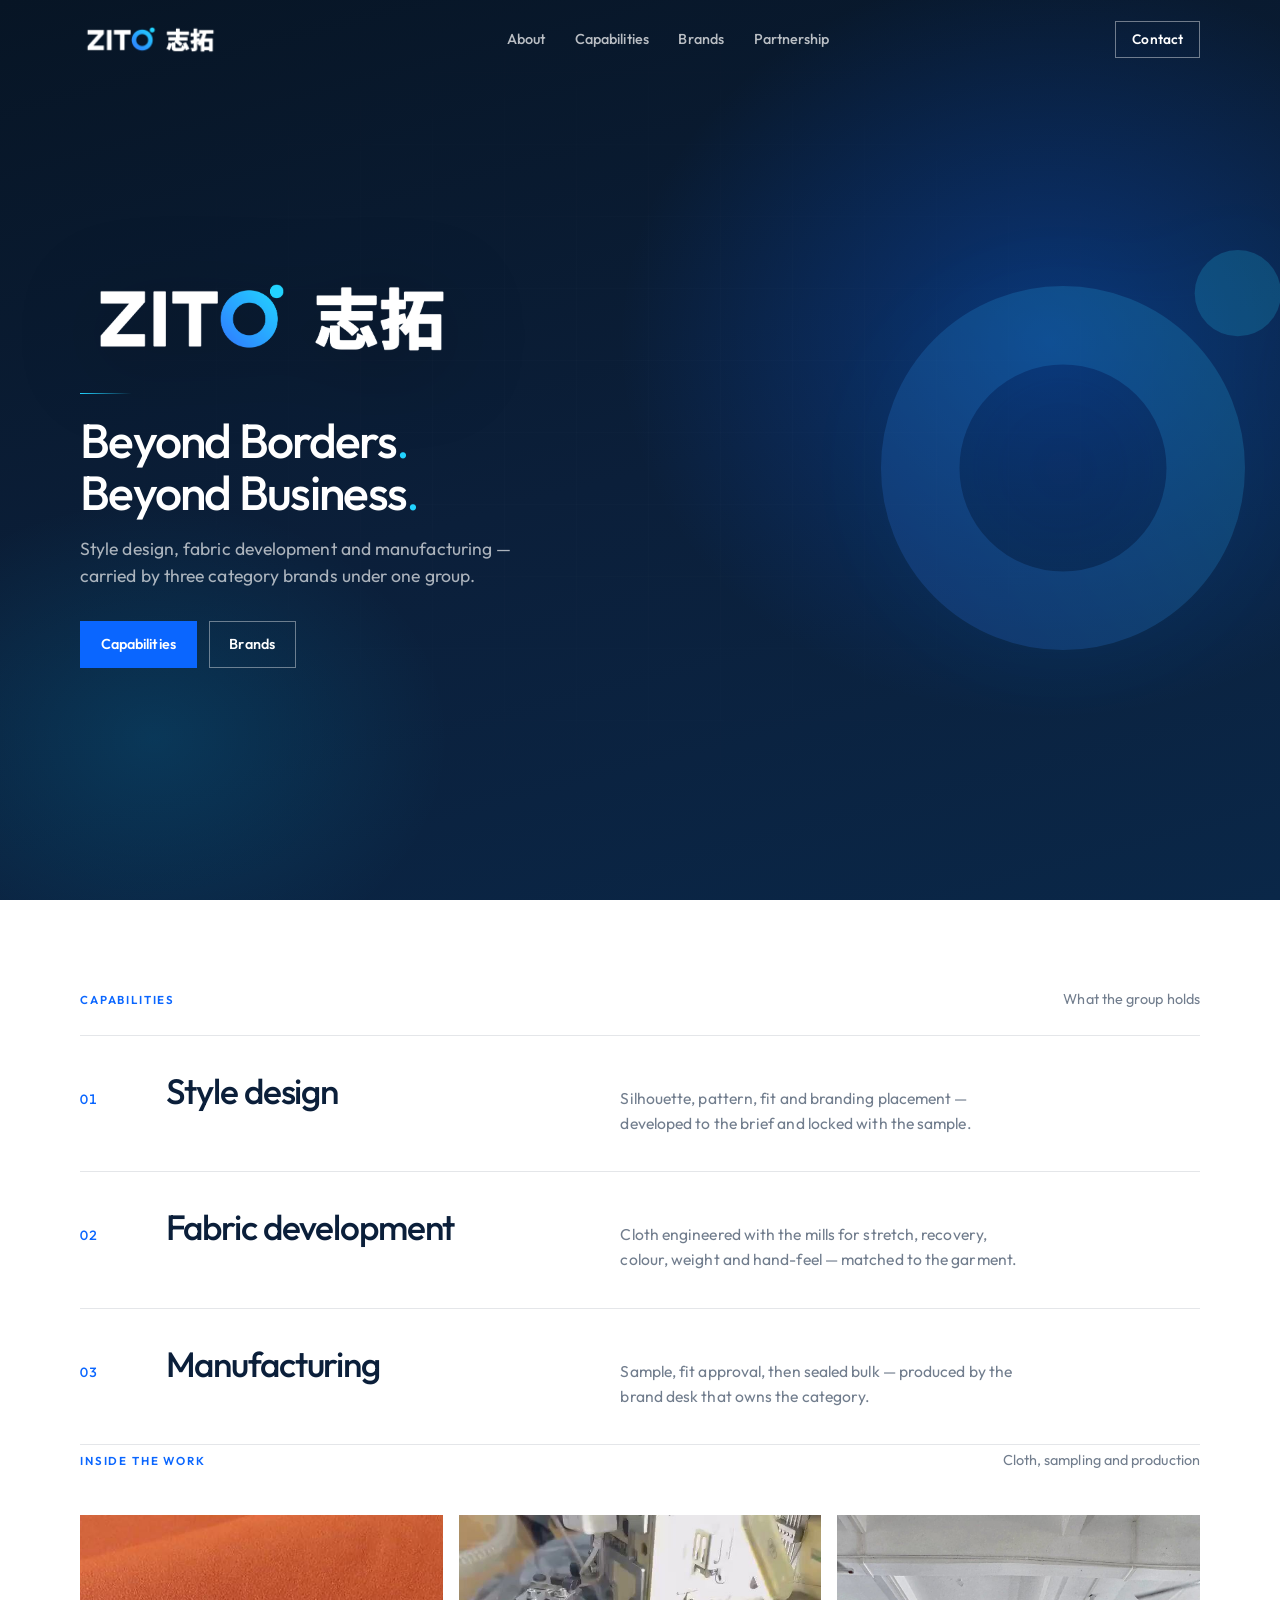
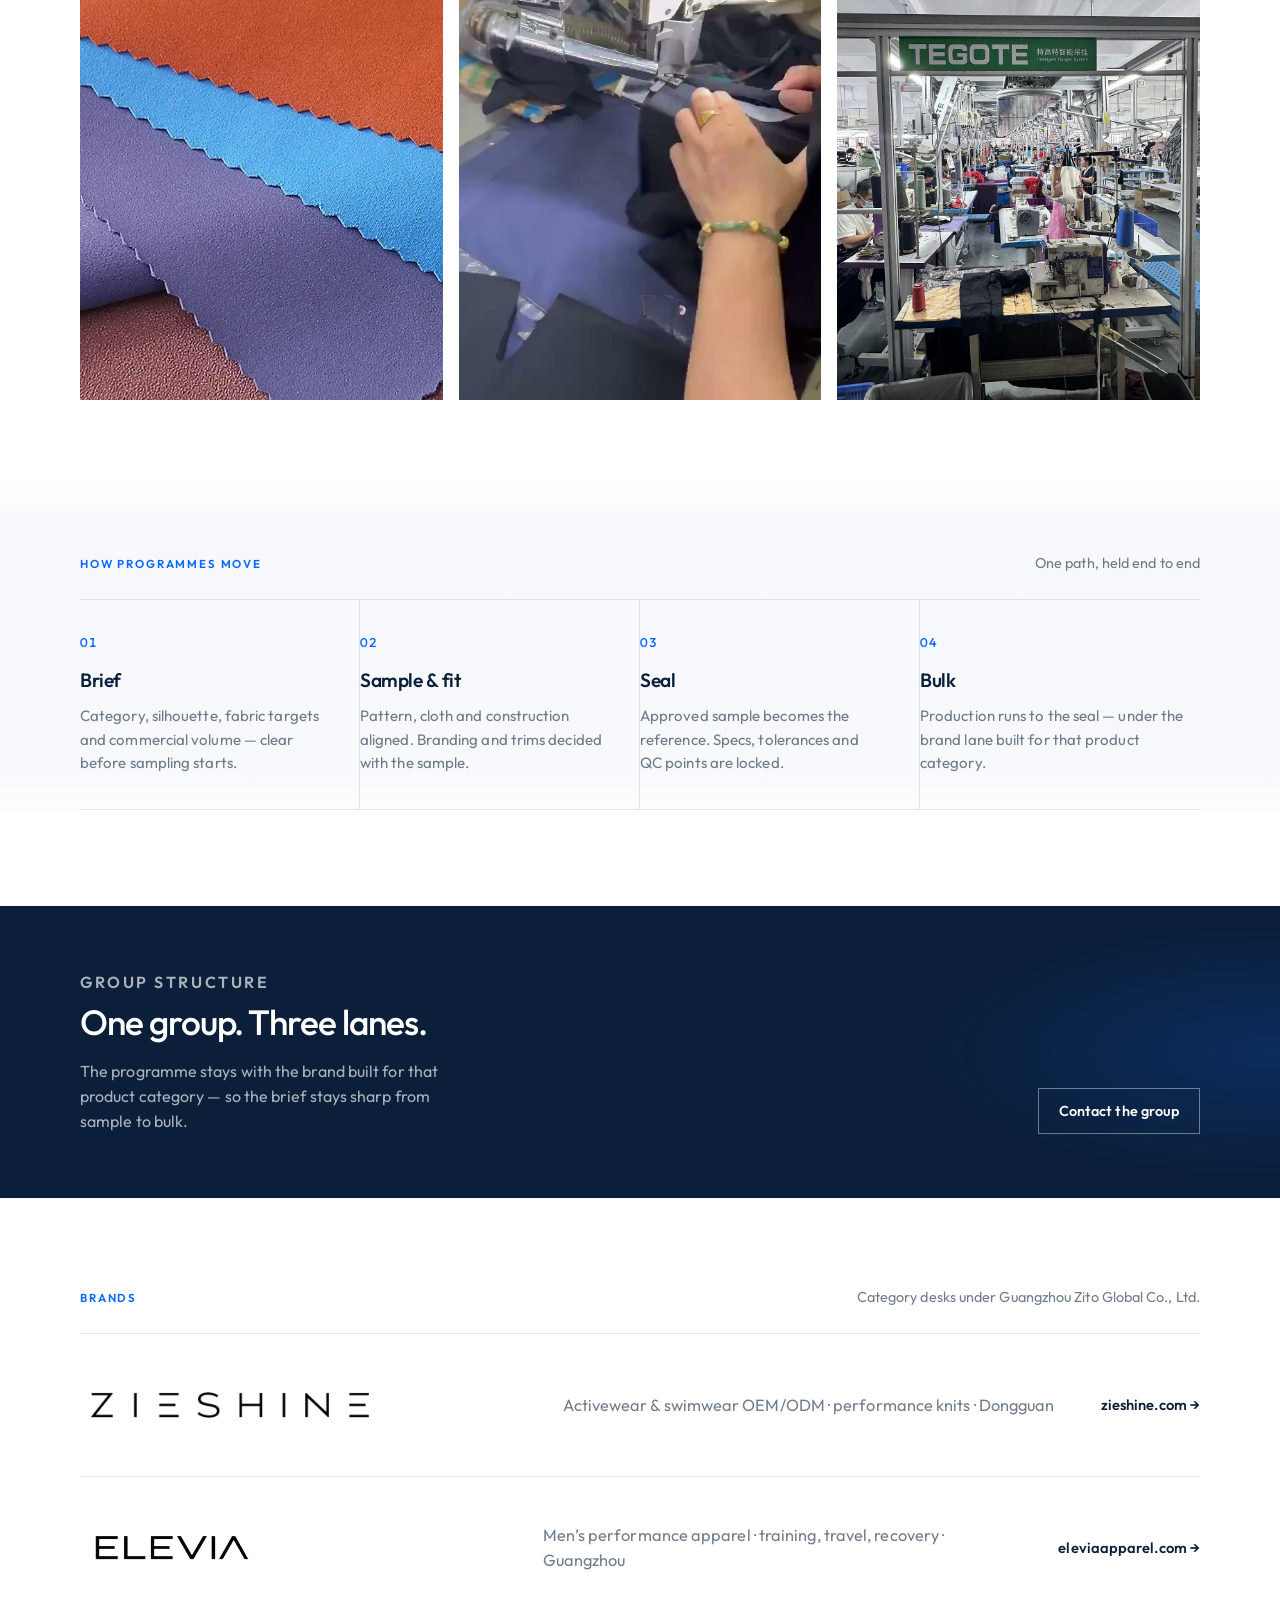
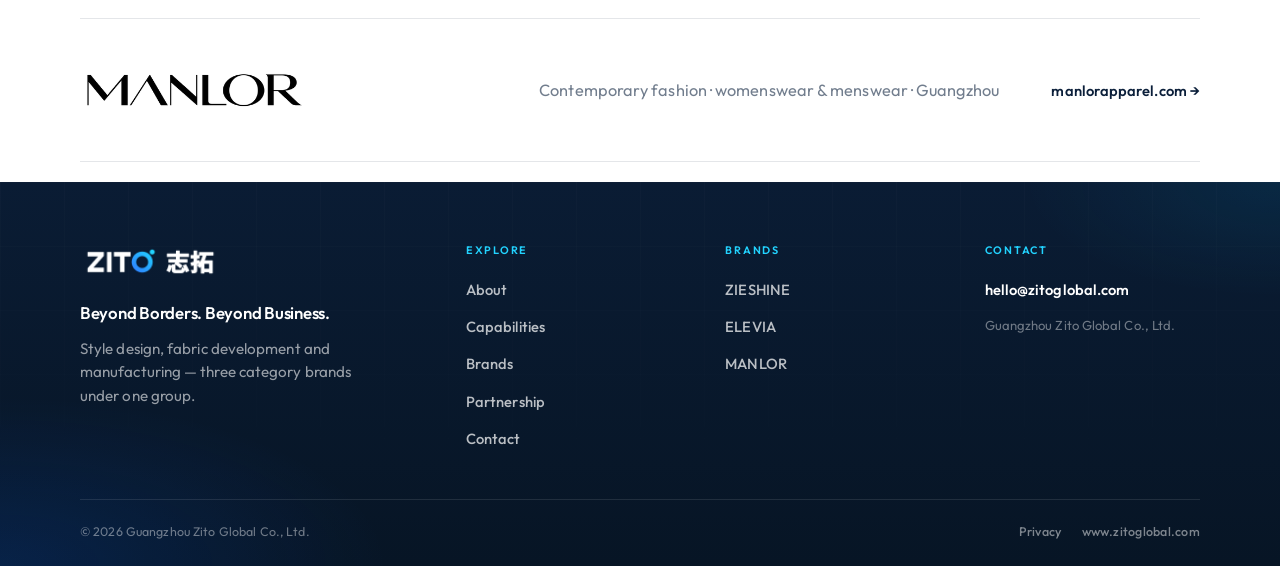
==== commit fa7765b1: "feat: 新增供应商合作页与实拍图" ====
--- a/index.html
+++ b/index.html
@@ -19,7 +19,7 @@
   <link rel="preconnect" href="https://fonts.googleapis.com">
   <link rel="preconnect" href="https://fonts.gstatic.com" crossorigin>
   <link href="https://fonts.googleapis.com/css2?family=Outfit:wght@400;500;600&display=swap" rel="stylesheet">
-  <link rel="stylesheet" href="/assets/css/site.css?v=7">
+  <link rel="stylesheet" href="/assets/css/site.css?v=8">
 </head>
 <body class="home">
   <a class="skip" href="#main">Skip to content</a>
@@ -33,6 +33,7 @@
         <li><a href="/about.html">About</a></li>
         <li><a href="/capabilities.html">Capabilities</a></li>
         <li><a href="/brands.html">Brands</a></li>
+        <li><a href="/partnership.html">Partnership</a></li>
         <li class="menu-cta"><a href="/contact.html">Contact</a></li>
       </ul>
       <a class="nav-cta" href="/contact.html">Contact</a>
@@ -87,6 +88,17 @@
       </div>
     </section>
 
+    <section class="section section-tight" aria-label="Inside the work">
+      <div class="wrap">
+        <div class="section-label reveal"><span>Inside the work</span><em>Cloth, sampling and production</em></div>
+        <div class="photo-grid">
+          <figure class="photo reveal"><img src="/assets/img/fabric-hub.jpg" alt="Fabric development" width="1080" height="682" loading="lazy"><figcaption>Fabric development</figcaption></figure>
+          <figure class="photo reveal"><img src="/assets/img/factory-sewing.jpg" alt="Garment sewing" width="720" height="1280" loading="lazy"><figcaption>Sampling and sewing</figcaption></figure>
+          <figure class="photo reveal"><img src="/assets/img/factory-floor.jpg" alt="Production floor" width="1050" height="1400" loading="lazy"><figcaption>Manufacturing</figcaption></figure>
+        </div>
+      </div>
+    </section>
+
     <section class="pathway" aria-labelledby="path-label">
       <div class="wrap">
         <div class="section-label reveal" id="path-label">
@@ -170,6 +182,7 @@
             <li><a href="/about.html">About</a></li>
             <li><a href="/capabilities.html">Capabilities</a></li>
             <li><a href="/brands.html">Brands</a></li>
+        <li><a href="/partnership.html">Partnership</a></li>
             <li><a href="/contact.html">Contact</a></li>
           </ul>
         </nav>
@@ -199,6 +212,6 @@
     </div>
   </footer>
   <script>document.getElementById("y").textContent = new Date().getFullYear();</script>
-  <script src="/assets/js/site.js?v=7"></script>
+  <script src="/assets/js/site.js?v=8"></script>
 </body>
 </html>
--- a/assets/css/site.css
+++ b/assets/css/site.css
@@ -1296,3 +1296,36 @@
     transition: none;
   }
 }
+
+/* —— Photography & partnership (v8) —— */
+.photo-grid { display: grid; grid-template-columns: repeat(3, 1fr); gap: 1rem; margin-top: 1.5rem; }
+.photo-grid.two { grid-template-columns: 1.4fr 1fr; }
+.photo { margin: 0; overflow: hidden; background: var(--paper); }
+.photo img { display: block; width: 100%; height: 100%; aspect-ratio: 4 / 5; object-fit: cover; transition: transform 0.8s var(--ease); }
+.photo.wide img { aspect-ratio: 16 / 10; }
+.photo:hover img { transform: scale(1.03); }
+.photo figcaption { padding: 0.7rem 0 0; font-size: 0.82rem; color: var(--muted); }
+.cat-grid { display: grid; grid-template-columns: repeat(5, 1fr); gap: 0.8rem; margin-top: 1.5rem; }
+.cat-card { position: relative; margin: 0; overflow: hidden; background: var(--navy); }
+.cat-card img { display: block; width: 100%; aspect-ratio: 3 / 4; object-fit: cover; opacity: 0.88; }
+.cat-card figcaption { position: absolute; inset: auto 0 0 0; padding: 2.5rem 0.9rem 0.9rem; color: var(--white); font-weight: 560;
+  background: linear-gradient(transparent, rgba(11, 31, 58, 0.85)); }
+.form.form-wide { max-width: 44rem; }
+.form-row { display: grid; grid-template-columns: 1fr 1fr; gap: 1rem; }
+.form fieldset { border: 1px solid var(--line); padding: 1rem; margin: 0; }
+.form legend { font-size: 0.86rem; font-weight: 560; padding: 0 0.35rem; }
+.check-grid { display: grid; grid-template-columns: repeat(auto-fill, minmax(12rem, 1fr)); gap: 0.6rem; }
+.form label.check { display: flex; gap: 0.55rem; align-items: center; font-weight: 450; cursor: pointer; }
+.form label.check input { width: auto; accent-color: var(--blue); }
+.form .error input, .form fieldset.error { border-color: #d93025; }
+.form .field-msg { display: none; color: #d93025; font-size: 0.8rem; font-weight: 450; }
+.form .error .field-msg, .form fieldset.error .field-msg { display: block; }
+.form-success { border-top: 2px solid var(--blue); padding-top: 1.25rem; }
+.form-success pre { white-space: pre-wrap; background: var(--paper); padding: 1rem; font-size: 0.82rem; max-height: 22rem; overflow: auto; }
+.btn-row { display: flex; flex-wrap: wrap; gap: 0.75rem; }
+@media (max-width: 900px) {
+  .photo-grid, .photo-grid.two { grid-template-columns: 1fr 1fr; }
+  .cat-grid { grid-template-columns: repeat(2, 1fr); }
+  .form-row { grid-template-columns: 1fr; }
+}
+@media (max-width: 560px) { .photo-grid, .photo-grid.two { grid-template-columns: 1fr; } }
